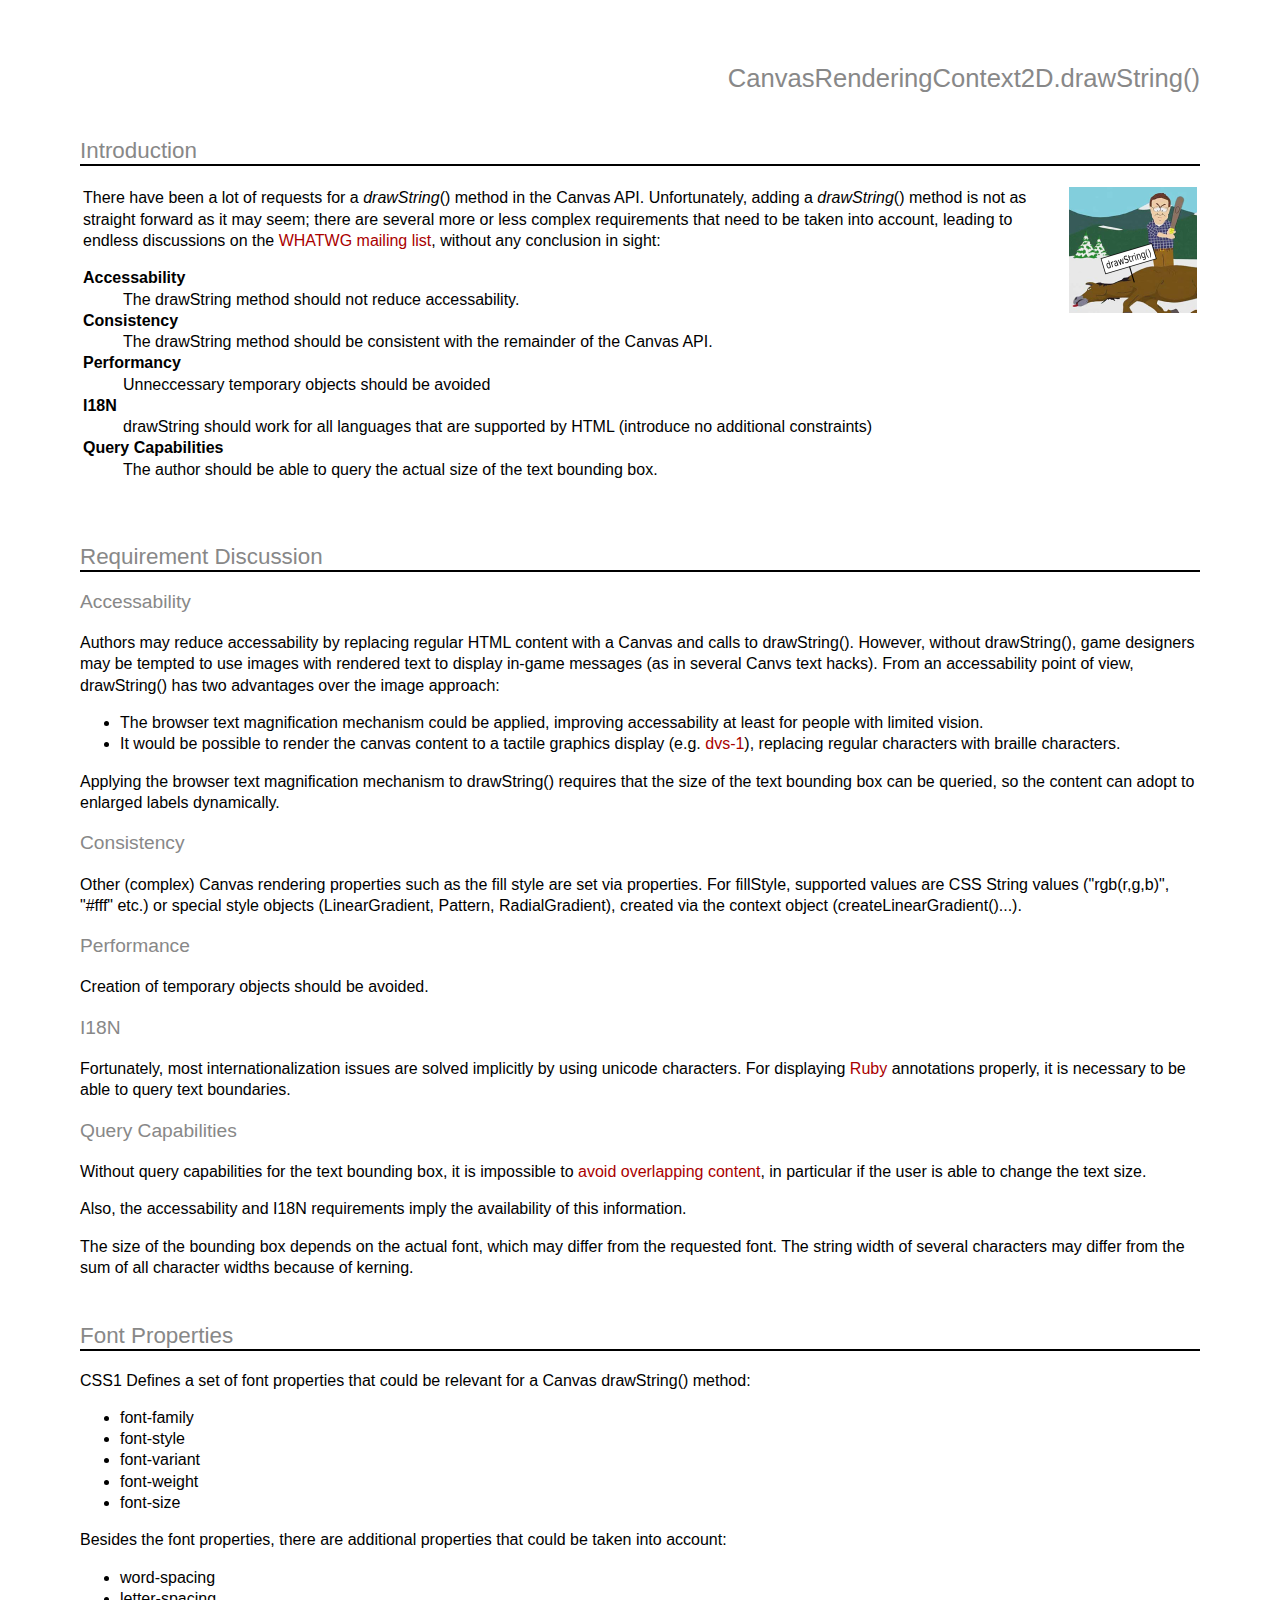
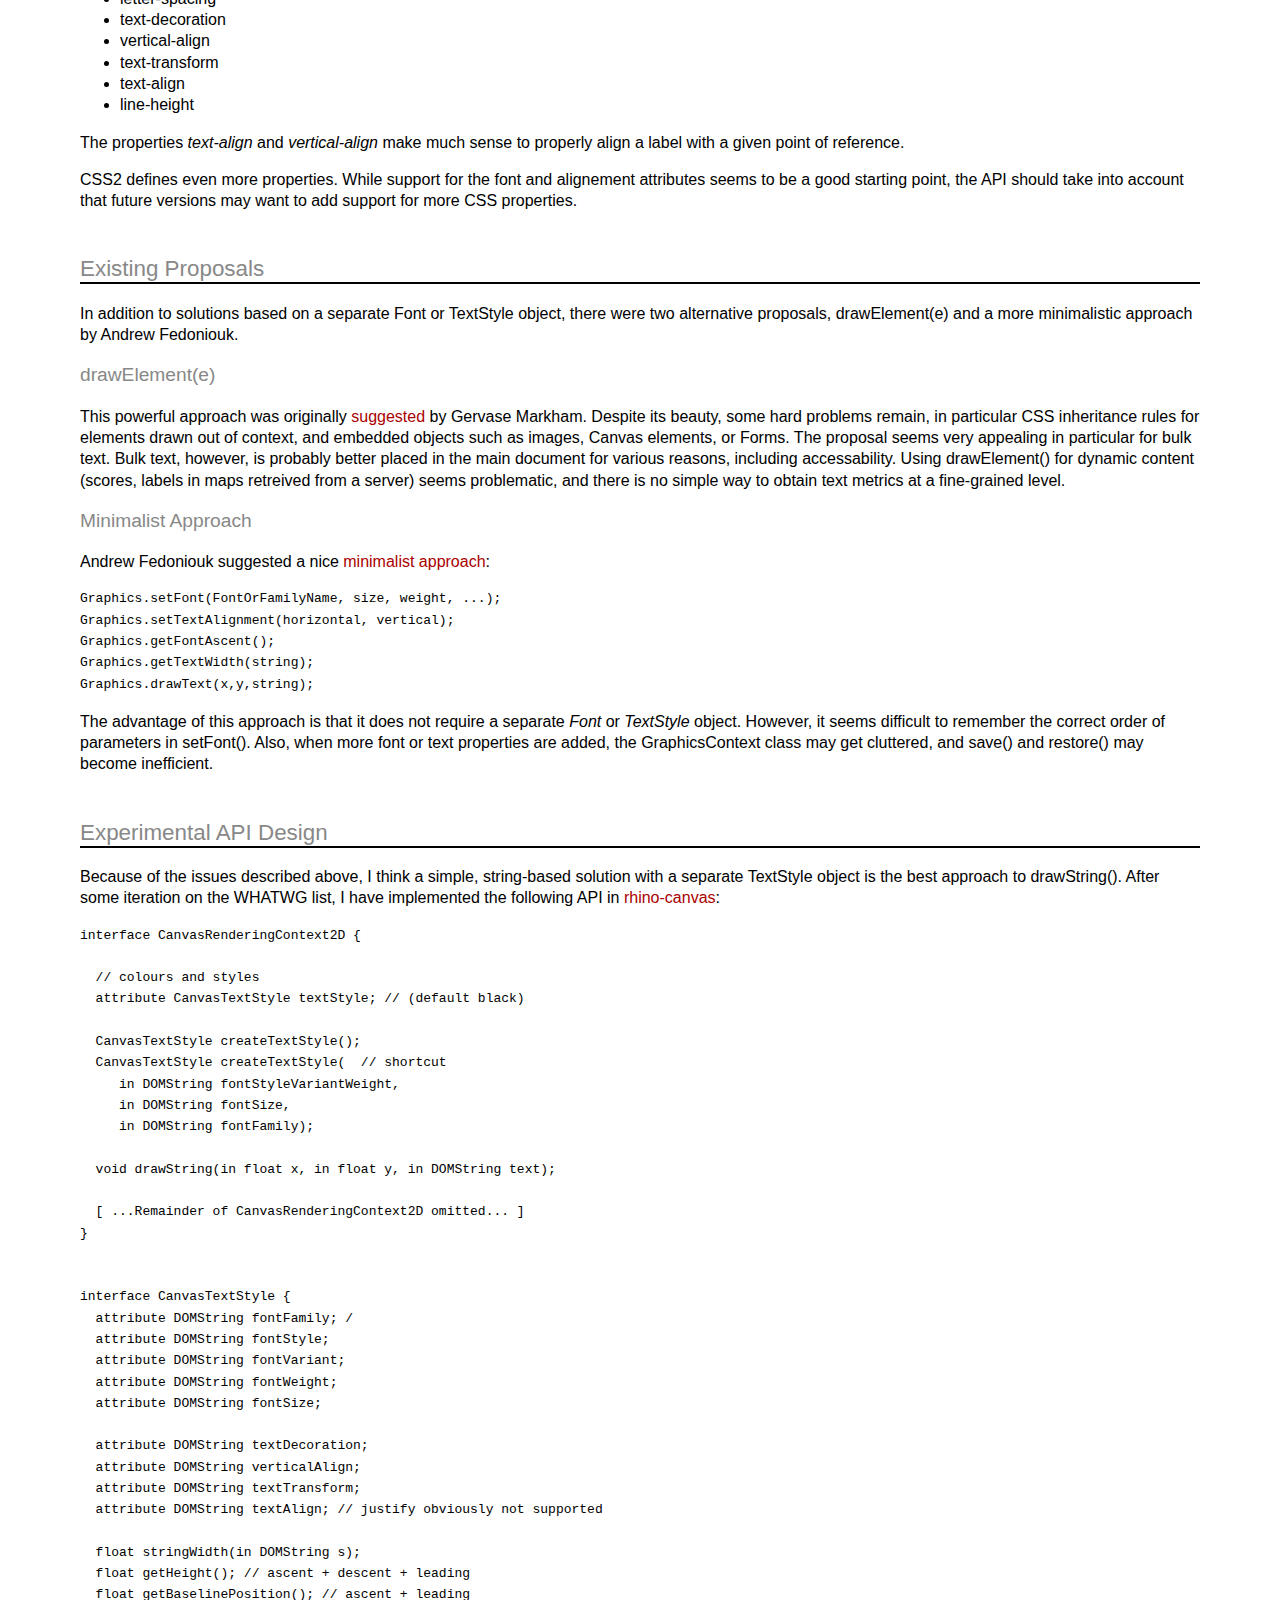
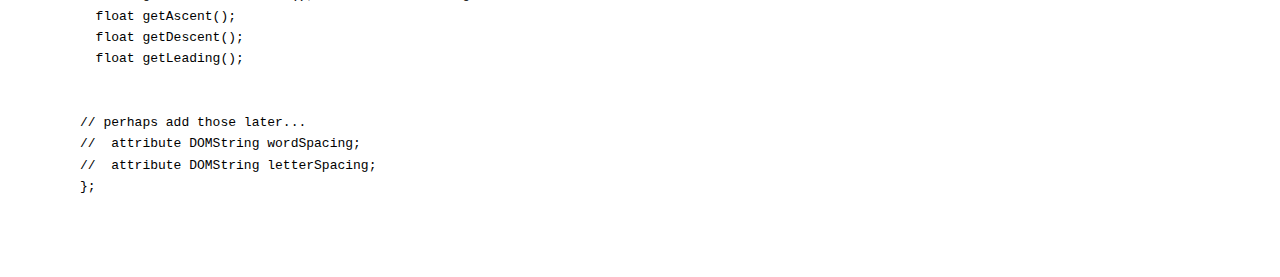
==== www/drawstring.html @ 52fd0ea8 "release 0.30 drawString" ====
<?xml version="1.0" encoding="iso-8859-1"?>
<!DOCTYPE html PUBLIC "-//W3C//DTD XHTML 1.0 Transitional//EN"
    "http://www.w3.org/TR/xhtml1/DTD/xhtml1-transitional.dtd">
<html xmlns="http://www.w3.org/1999/xhtml">
<head>
<title>Rhino Canvas</title> 
<link rel="stylesheet" href="style.css"  type="text/css"/>
</head>
<body>

<h1>CanvasRenderingContext2D.drawString()</h1>

<a name="intro" ></a>
<h2>Introduction</h2>
<table width="100%">
<tr>
<td valign="top">
There have been a lot of requests for a <em>drawString</em>() method in the Canvas API. 
Unfortunately, adding a <em>drawString</em>() method is not as straight forward as it may seem;
there are several more or less complex requirements that need to be taken into account,
leading to endless discussions on the <a href="http://www.whatwg.org/mailing-list">WHATWG mailing list</a>, 
without any conclusion in sight:

<dl>
 <dt>Accessability</dt>
 <dd>The drawString method should not reduce accessability.</dd>

 <dt>Consistency</dt>
 <dd>The drawString method should be consistent with the remainder of the Canvas API.</dd>

 <dt>Performancy<dt>
 <dd>Unneccessary temporary objects should be avoided</dd>

 <dt>I18N</dt>
 <dd>drawString should work for all languages that are supported by HTML (introduce no additional constraints)</dd>

 <dt>Query Capabilities</dt>
 <dd>The author should be able to query the actual size of the text bounding box. </dd>
 
</dl>
</td>
<td>  </td>
<td valign="top"><img src="img/dead-horse.png" alt="beating the dead horse..." /></td>
</tr>
</table>

<a name="requirements" ></a>
<h2>Requirement Discussion</h2>


<h3>Accessability</h3>

<p>Authors may reduce accessability by replacing regular
HTML content with a Canvas and calls to drawString().
 However, without drawString(), game designers may 
be tempted to use images with rendered text to display in-game messages (as in
several Canvs text hacks). From an accessability point of view, drawString() has two
advantages over the image approach: 

<ul>
<li>The browser text magnification mechanism could be applied, 
improving accessability at least for people with limited vision.</li>

<li>It would be possible to render the canvas content to 
a tactile graphics display (e.g. <a href="http://www.kgs-america.com/dvs.htm">dvs-1</a>), 
replacing regular characters with braille characters.</li> 
</ul>

<p>Applying the browser text magnification mechanism to drawString() requires 
that the size of the text bounding box can be queried, so the content can adopt 
to enlarged labels dynamically.</p>   

<h3>Consistency</h3>

<p>Other (complex) Canvas rendering properties such as the fill style are set via properties.
For fillStyle, supported values are CSS String values ("rgb(r,g,b)", "#fff" etc.) or special
style objects (LinearGradient, Pattern, RadialGradient), created via the context object
(createLinearGradient()...). </p>


<h3>Performance</h3>

<p>Creation of temporary objects should be avoided. </p>


<h3>I18N</h3>

<p>Fortunately, most internationalization issues are solved 
implicitly by using unicode characters. For displaying
<a href="http://lists.whatwg.org/htdig.cgi/whatwg-whatwg.org/2006-October/007457.html">Ruby</a> 
annotations properly, it is necessary to be able to query text boundaries. </p>


<h3>Query Capabilities</h3>

<p>Without query capabilities for the text bounding box, it is impossible to
<a href="http://lists.whatwg.org/htdig.cgi/whatwg-whatwg.org/2006-October/007460.html">avoid overlapping content</a>, 
in particular if the user is able to change the text size.</p>

<p>Also, the accessability 
 and I18N requirements imply the availability of this information.</p>

<p>The size of the bounding box depends on the actual font, which may differ from 
the requested font. The string width of several characters may differ from the
sum of all character widths because of kerning.</p>

<h2>Font Properties</h2>

<p>CSS1 Defines a set of font properties that could be relevant for a Canvas drawString() method:</p>
<ul>
<li>font-family</li>
<li>font-style</li>
<li>font-variant</li>
<li>font-weight</li>
<li>font-size</li>
</ul>
<p>Besides the font properties, there are additional properties that could be taken
into account:</p>
<ul>
<li>word-spacing</li>
<li>letter-spacing</li>
<li>text-decoration</li>
<li>vertical-align</li>
<li>text-transform</li>
<li>text-align</li>
<li>line-height</li>
</ul>

<p>The properties <em>text-align</em> and <em>vertical-align</em> make much sense to 
properly align a label with a given point of reference.</p>

<p>CSS2 defines even more properties. While support for the font and alignement attributes seems to 
be a good starting point, the API should take into account that future versions may
want to add support for more CSS properties.</p>

<h2>Existing Proposals</h2>

<p>In addition to solutions based on a separate Font or TextStyle object, there 
were two alternative proposals, drawElement(e) and a more minimalistic approach 
by Andrew Fedoniouk.</p>

<h3>drawElement(e)</h3>

<p>This powerful approach was originally <a href="http://lists.whatwg.org/htdig.cgi/whatwg-whatwg.org/2006-October/007381.html">suggested</a> 
by Gervase Markham. Despite its beauty, some hard problems
remain, in particular CSS inheritance rules for elements drawn out of context, and 
embedded objects such as images, Canvas elements, or
Forms. The proposal seems very appealing in particular for bulk text. Bulk text, however, is probably
better placed in the main document for various reasons, including accessability. Using drawElement() 
for dynamic content (scores, labels in maps retreived from a server) seems problematic, and there
is no simple way to obtain text metrics at a fine-grained level.</p>
 

<h3>Minimalist Approach</h3>

<p>Andrew Fedoniouk suggested a nice 
<a href="http://lists.whatwg.org/htdig.cgi/whatwg-whatwg.org/2006-October/007376.html">minimalist approach</a>:</p>

<pre>
Graphics.setFont(FontOrFamilyName, size, weight, ...);
Graphics.setTextAlignment(horizontal, vertical);
Graphics.getFontAscent();
Graphics.getTextWidth(string);
Graphics.drawText(x,y,string);
</pre>

<p>The advantage of this approach is that it does not require a separate <em>Font</em> 
or <em>TextStyle</em> object. However, it seems difficult to remember the correct
order of parameters in setFont(). Also, when more font or text properties are added,
the GraphicsContext class may get cluttered, and save() and restore() may become inefficient.</p>



<h2>Experimental API Design</h2>

<p>Because of the issues described above, I think a simple, string-based solution 
with a separate TextStyle object is the best approach to drawString(). After some 
iteration on the WHATWG list, I have implemented the following API in 
<a href="http://rhino-canvas.sf.net">rhino-canvas</a>:</p>

<pre>
interface CanvasRenderingContext2D {

  // colours and styles
  attribute CanvasTextStyle textStyle; // (default black)
  
  CanvasTextStyle createTextStyle();
  CanvasTextStyle createTextStyle(  // shortcut
     in DOMString fontStyleVariantWeight, 
     in DOMString fontSize, 
     in DOMString fontFamily); 
     
  void drawString(in float x, in float y, in DOMString text);
  
  [ ...Remainder of CanvasRenderingContext2D omitted... ]
}


interface CanvasTextStyle {
  attribute DOMString fontFamily; /
  attribute DOMString fontStyle;
  attribute DOMString fontVariant;
  attribute DOMString fontWeight;
  attribute DOMString fontSize;

  attribute DOMString textDecoration;
  attribute DOMString verticalAlign;
  attribute DOMString textTransform;
  attribute DOMString textAlign; // justify obviously not supported 

  float stringWidth(in DOMString s); 
  float getHeight(); // ascent + descent + leading
  float getBaselinePosition(); // ascent + leading
  float getAscent();
  float getDescent();
  float getLeading();
  
  
// perhaps add those later...
//  attribute DOMString wordSpacing;  
//  attribute DOMString letterSpacing;
};
</pre>

</body>
</html>
---- www/style.css ----
body {
  margin: 4em 5em 5em 5em;
  font-family: sans-serif;
  color: black;
  background: white;
  line-height: 133%;
}

:link { text-decoration:none;  color: #A00; background: transparent }
:visited { text-decoration:none;  color: #A44; background: transparent }
a:hover {text-decoration:underline}
a:active { font: underline; color: #F00	; background: transparent }

a:link img, a:visited img { border-style: none } 

h2, h3, h4, h5, h6 { text-align: left }


h1 { font: 160% sans-serif; color: #888; text-align: right; }
h2 { font: 140% sans-serif; color: #888; border-bottom: 2px #000 solid; margin-top: 2em  }
h3 { font: 120% sans-serif; color: #888 }
h4 { font: 100% sans-serif }
h5 { font: italic 100% sans-serif }
h6 { font: small-caps 100% sans-serif }

dt { font-weight: bold }

pre, code { font-family: monospace }
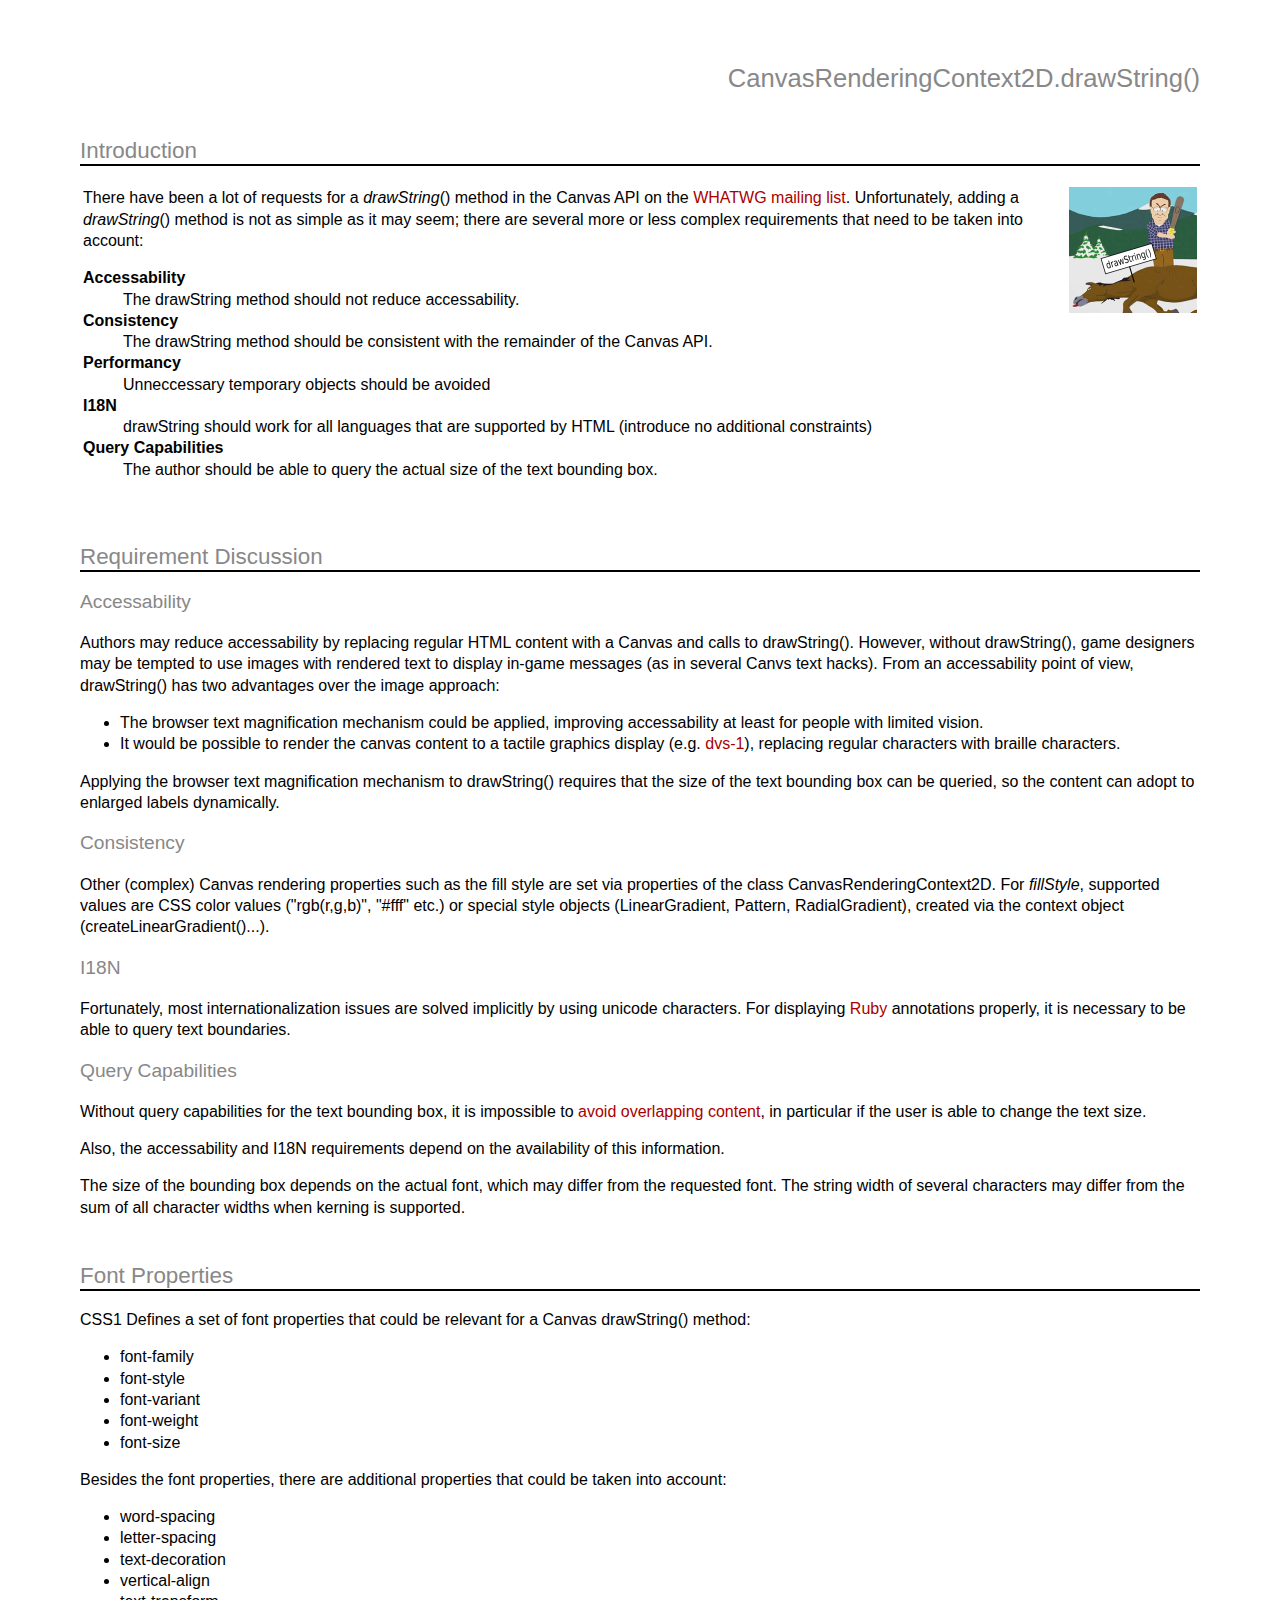
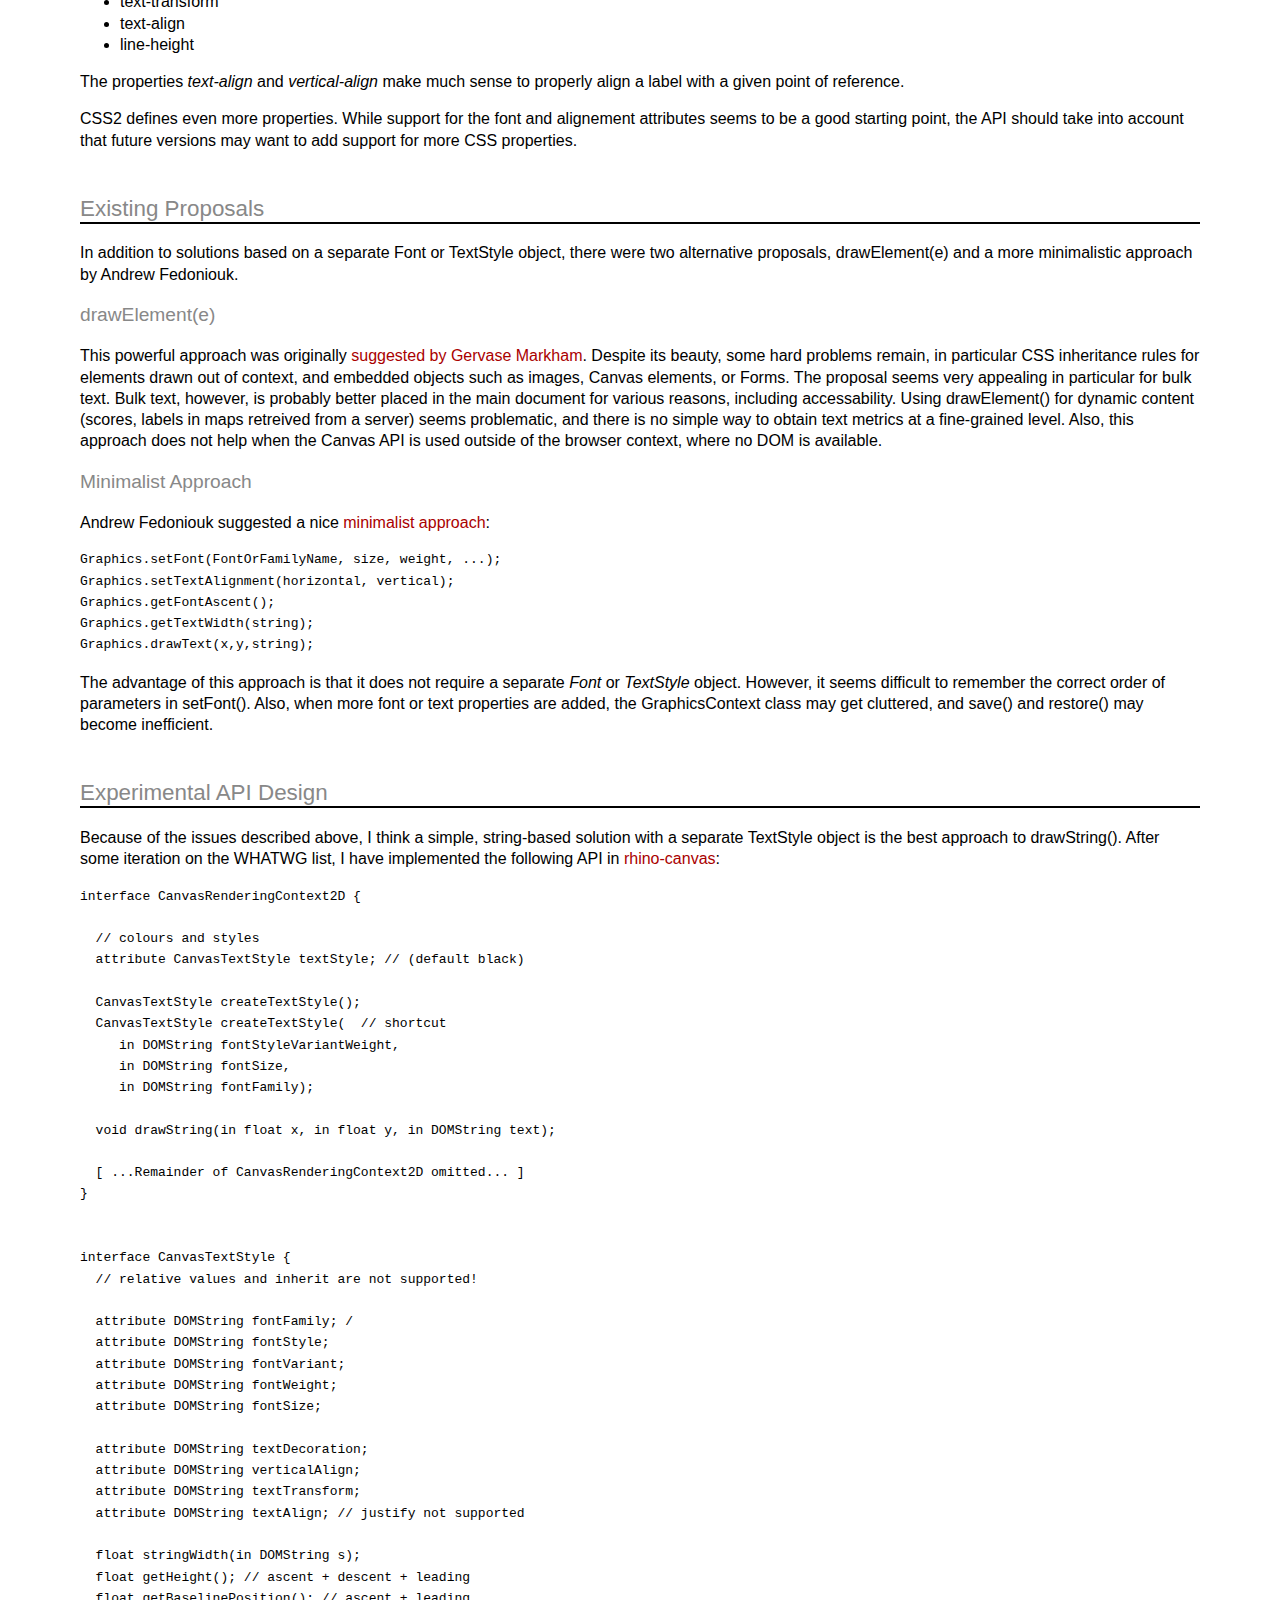
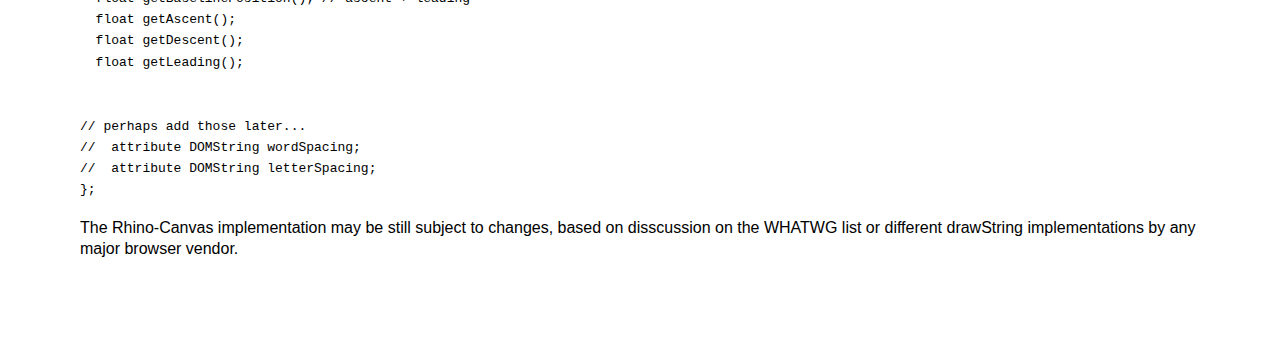
==== commit 4d832fc3: "some stuff fixed on the train.." ====
--- a/www/drawstring.html
+++ b/www/drawstring.html
@@ -15,11 +15,10 @@
 <table width="100%">
 <tr>
 <td valign="top">
-There have been a lot of requests for a <em>drawString</em>() method in the Canvas API. 
-Unfortunately, adding a <em>drawString</em>() method is not as straight forward as it may seem;
-there are several more or less complex requirements that need to be taken into account,
-leading to endless discussions on the <a href="http://www.whatwg.org/mailing-list">WHATWG mailing list</a>, 
-without any conclusion in sight:
+There have been a lot of requests for a <em>drawString</em>() method in the Canvas API
+on the <a href="http://www.whatwg.org/mailing-list">WHATWG mailing list</a>. 
+Unfortunately, adding a <em>drawString</em>() method is not as simple as it may seem;
+there are several more or less complex requirements that need to be taken into account:
 
 <dl>
  <dt>Accessability</dt>
@@ -72,21 +71,17 @@
 
 <h3>Consistency</h3>
 
-<p>Other (complex) Canvas rendering properties such as the fill style are set via properties.
-For fillStyle, supported values are CSS String values ("rgb(r,g,b)", "#fff" etc.) or special
+<p>Other (complex) Canvas rendering properties such as the fill style are set 
+via properties of the class CanvasRenderingContext2D. For <em>fillStyle</em>, 
+supported values are CSS color values ("rgb(r,g,b)", "#fff" etc.) or special
 style objects (LinearGradient, Pattern, RadialGradient), created via the context object
 (createLinearGradient()...). </p>
 
 
-<h3>Performance</h3>
-
-<p>Creation of temporary objects should be avoided. </p>
-
-
 <h3>I18N</h3>
 
-<p>Fortunately, most internationalization issues are solved 
-implicitly by using unicode characters. For displaying
+<p>Fortunately, most internationalization issues are solved implicitly by 
+using unicode characters. For displaying
 <a href="http://lists.whatwg.org/htdig.cgi/whatwg-whatwg.org/2006-October/007457.html">Ruby</a> 
 annotations properly, it is necessary to be able to query text boundaries. </p>
 
@@ -97,12 +92,13 @@
 <a href="http://lists.whatwg.org/htdig.cgi/whatwg-whatwg.org/2006-October/007460.html">avoid overlapping content</a>, 
 in particular if the user is able to change the text size.</p>
 
-<p>Also, the accessability 
- and I18N requirements imply the availability of this information.</p>
+<p>Also, the accessability and I18N requirements depend on the availability of 
+this information.</p>
 
 <p>The size of the bounding box depends on the actual font, which may differ from 
 the requested font. The string width of several characters may differ from the
-sum of all character widths because of kerning.</p>
+sum of all character widths when kerning is supported.</p>
+
 
 <h2>Font Properties</h2>
 
@@ -129,9 +125,10 @@
 <p>The properties <em>text-align</em> and <em>vertical-align</em> make much sense to 
 properly align a label with a given point of reference.</p>
 
-<p>CSS2 defines even more properties. While support for the font and alignement attributes seems to 
-be a good starting point, the API should take into account that future versions may
-want to add support for more CSS properties.</p>
+<p>CSS2 defines even more properties. While support for the font and alignement 
+attributes seems to be a good starting point, the API should take into account that 
+future versions may want to add support for more CSS properties.</p>
+
 
 <h2>Existing Proposals</h2>
 
@@ -139,16 +136,19 @@
 were two alternative proposals, drawElement(e) and a more minimalistic approach 
 by Andrew Fedoniouk.</p>
 
+
 <h3>drawElement(e)</h3>
 
-<p>This powerful approach was originally <a href="http://lists.whatwg.org/htdig.cgi/whatwg-whatwg.org/2006-October/007381.html">suggested</a> 
-by Gervase Markham. Despite its beauty, some hard problems
-remain, in particular CSS inheritance rules for elements drawn out of context, and 
-embedded objects such as images, Canvas elements, or
-Forms. The proposal seems very appealing in particular for bulk text. Bulk text, however, is probably
-better placed in the main document for various reasons, including accessability. Using drawElement() 
-for dynamic content (scores, labels in maps retreived from a server) seems problematic, and there
-is no simple way to obtain text metrics at a fine-grained level.</p>
+<p>This powerful approach was originally 
+<a href="http://lists.whatwg.org/htdig.cgi/whatwg-whatwg.org/2006-October/007381.html">suggested 
+by Gervase Markham</a>. Despite its beauty, some hard problems remain, in particular 
+CSS inheritance rules for elements drawn out of context, and embedded objects such as 
+images, Canvas elements, or Forms. The proposal seems very appealing in particular for 
+bulk text. Bulk text, however, is probably better placed in the main document for various 
+reasons, including accessability. Using drawElement()  for dynamic content (scores, labels 
+in maps retreived from a server) seems problematic, and there is no simple way to obtain 
+text metrics at a fine-grained level. Also, this approach does not help when the
+Canvas API is used outside of the browser context, where no DOM is available.</p>
  
 
 <h3>Minimalist Approach</h3>
@@ -167,16 +167,17 @@
 <p>The advantage of this approach is that it does not require a separate <em>Font</em> 
 or <em>TextStyle</em> object. However, it seems difficult to remember the correct
 order of parameters in setFont(). Also, when more font or text properties are added,
-the GraphicsContext class may get cluttered, and save() and restore() may become inefficient.</p>
-
-
-
+the GraphicsContext class may get cluttered, and save() and restore() may become 
+inefficient.</p>
+
+
+<a name="api"></a>
 <h2>Experimental API Design</h2>
 
 <p>Because of the issues described above, I think a simple, string-based solution 
 with a separate TextStyle object is the best approach to drawString(). After some 
 iteration on the WHATWG list, I have implemented the following API in 
-<a href="http://rhino-canvas.sf.net">rhino-canvas</a>:</p>
+<a href="../index.html">rhino-canvas</a>:</p>
 
 <pre>
 interface CanvasRenderingContext2D {
@@ -197,6 +198,8 @@
 
 
 interface CanvasTextStyle {
+  // relative values and inherit are not supported!
+
   attribute DOMString fontFamily; /
   attribute DOMString fontStyle;
   attribute DOMString fontVariant;
@@ -206,7 +209,7 @@
   attribute DOMString textDecoration;
   attribute DOMString verticalAlign;
   attribute DOMString textTransform;
-  attribute DOMString textAlign; // justify obviously not supported 
+  attribute DOMString textAlign; // justify not supported 
 
   float stringWidth(in DOMString s); 
   float getHeight(); // ascent + descent + leading
@@ -222,5 +225,9 @@
 };
 </pre>
 
+<p>The Rhino-Canvas implementation may be still subject to changes, based
+on disscussion on the WHATWG list or different drawString implementations
+by any major browser vendor.</p>
+
 </body>
 </html>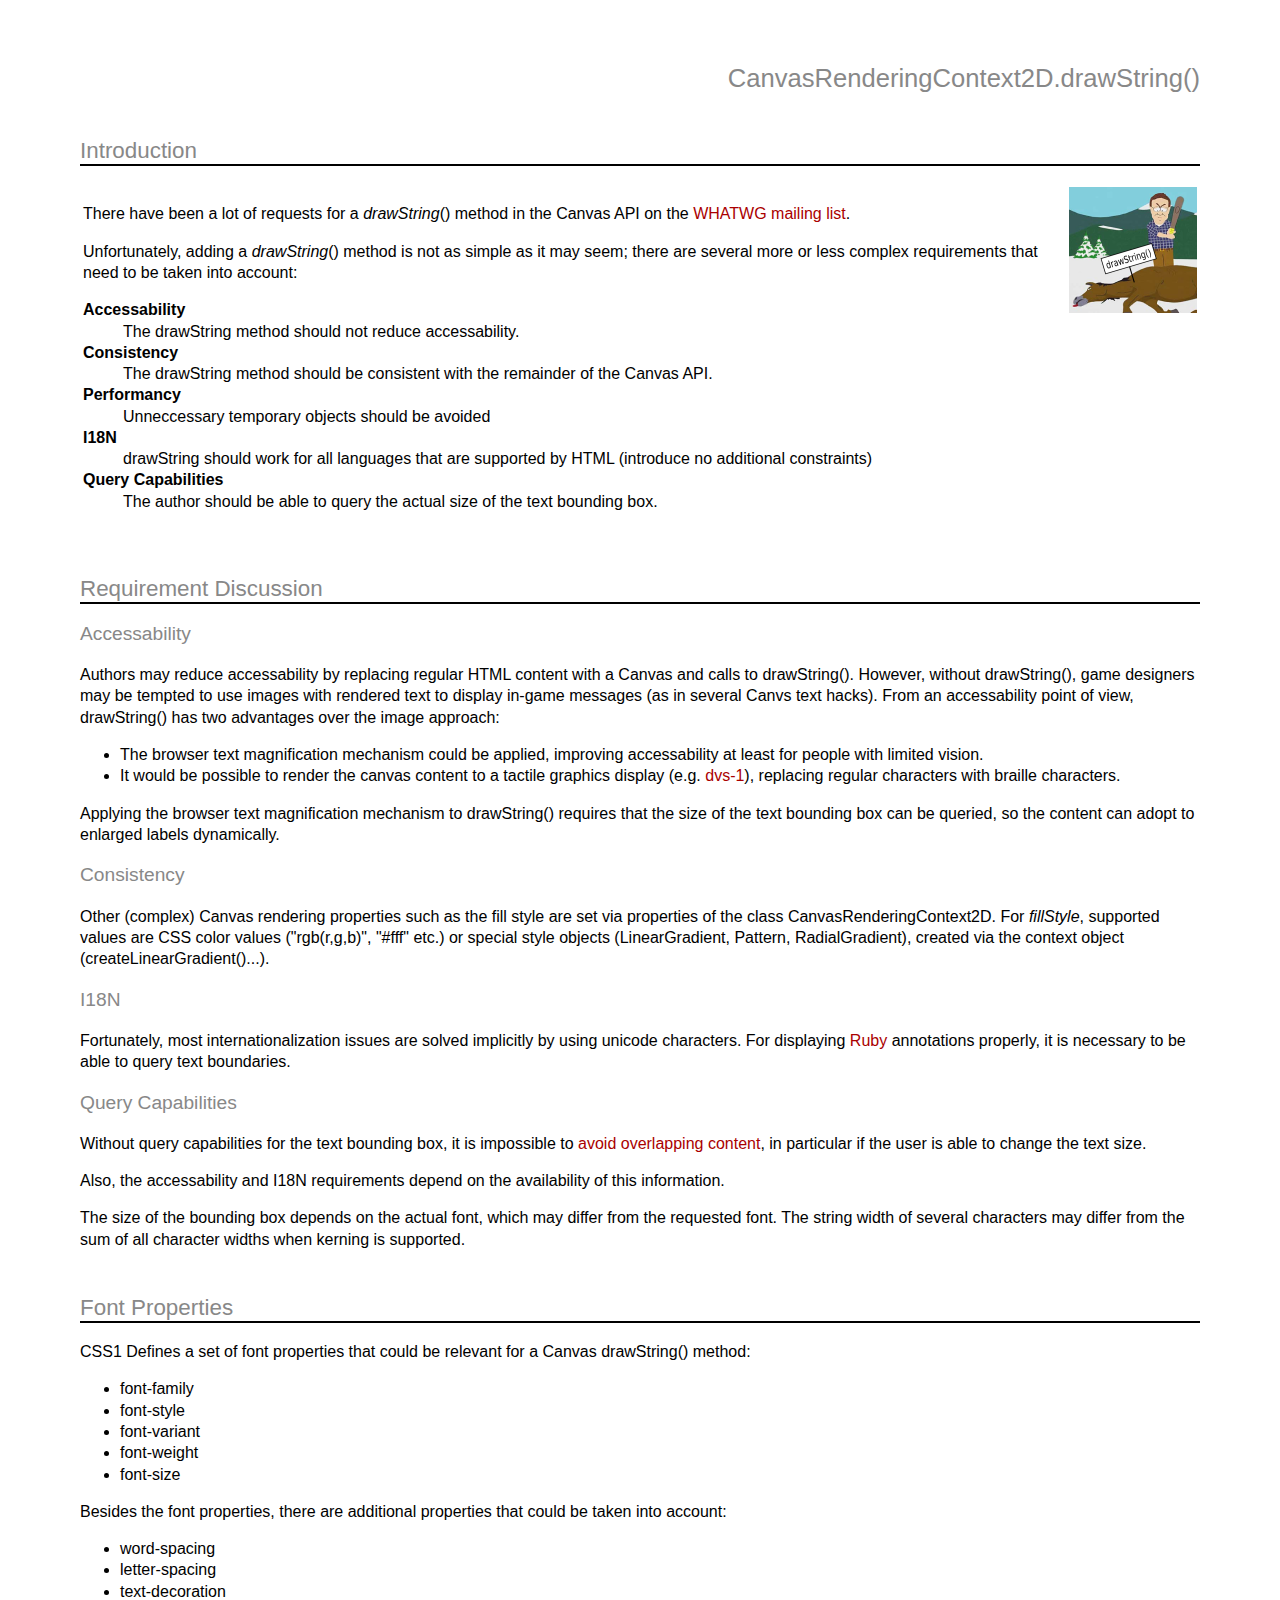
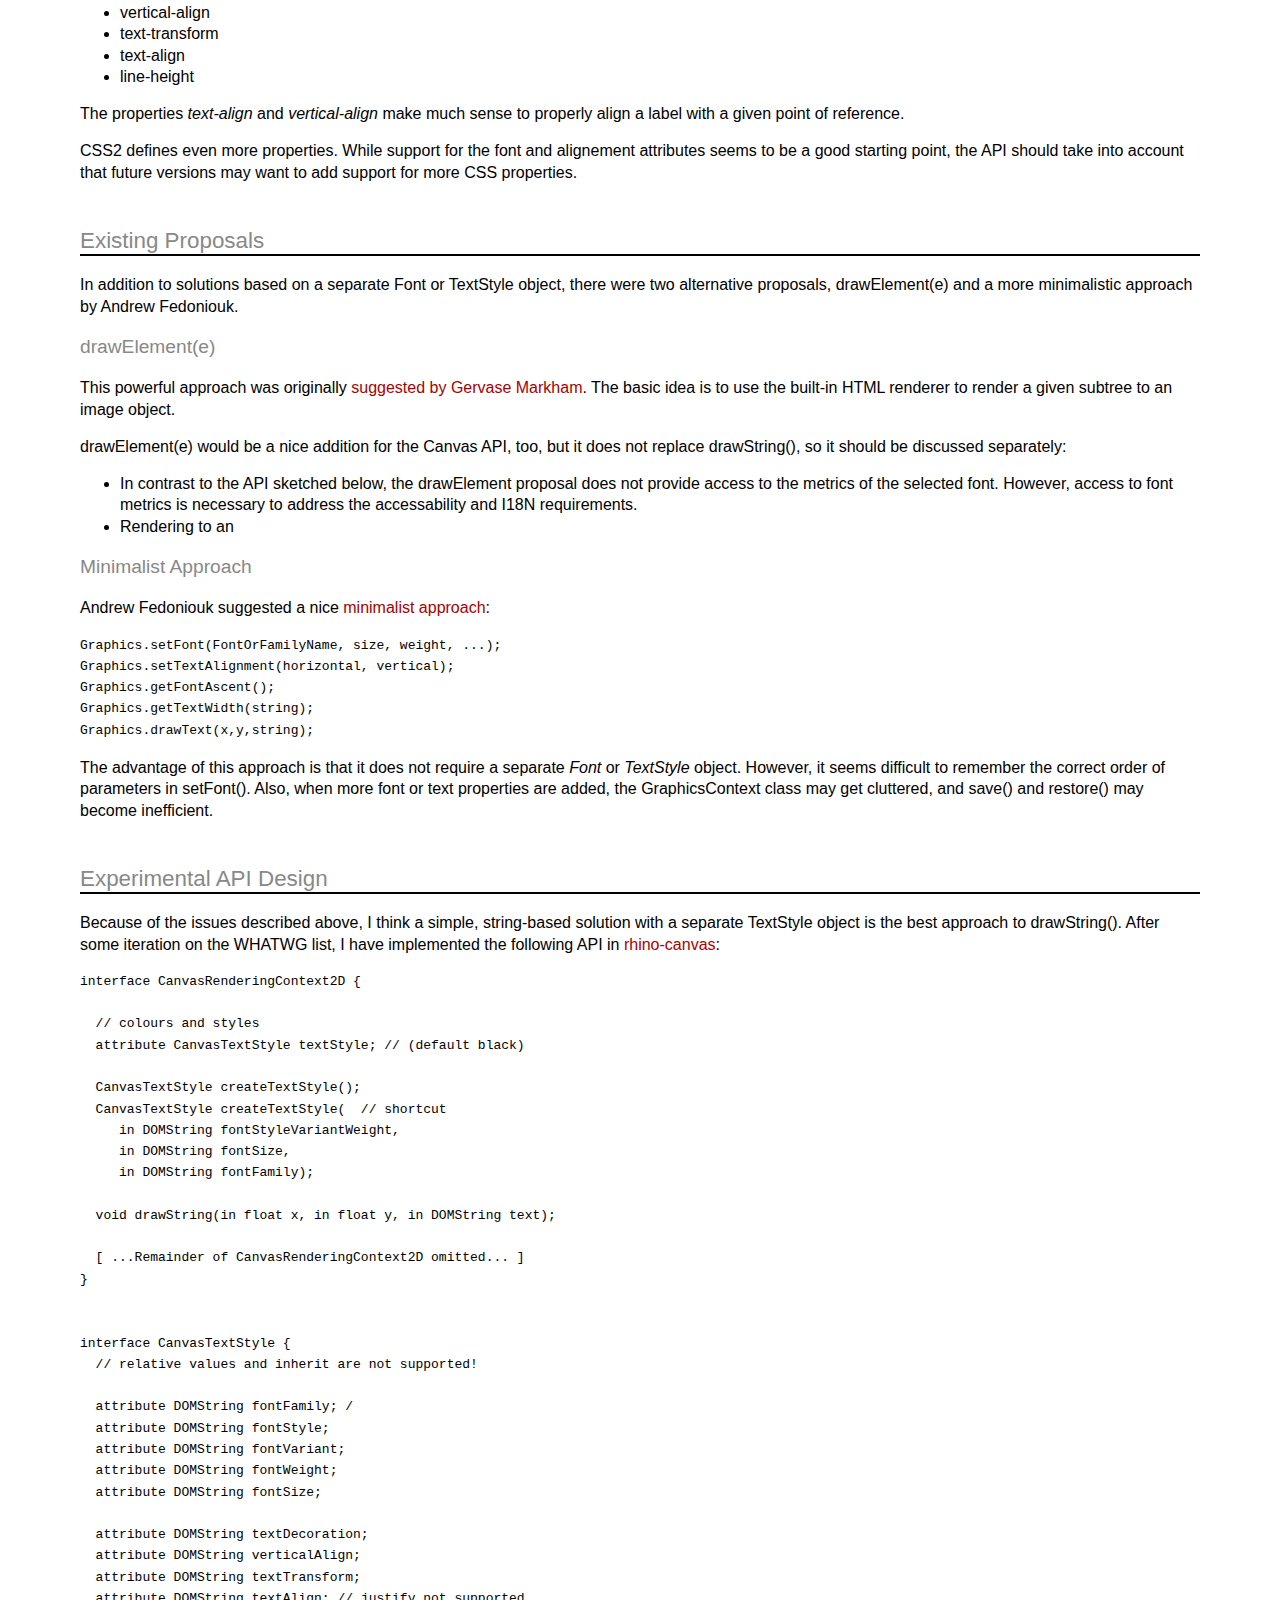
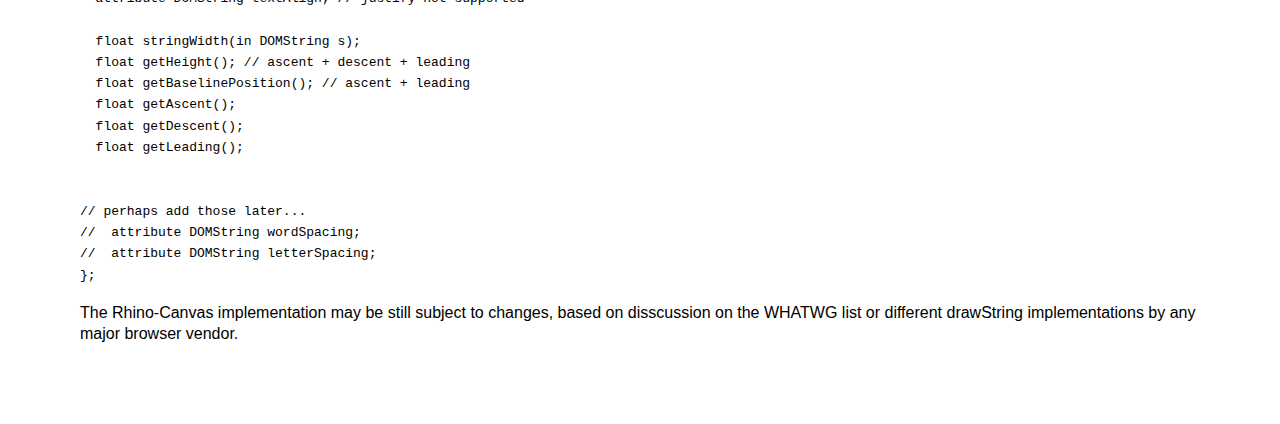
==== commit 0f30b2f5: "pong, snake fixes, drawString fixes" ====
--- a/www/drawstring.html
+++ b/www/drawstring.html
@@ -15,10 +15,11 @@
 <table width="100%">
 <tr>
 <td valign="top">
-There have been a lot of requests for a <em>drawString</em>() method in the Canvas API
-on the <a href="http://www.whatwg.org/mailing-list">WHATWG mailing list</a>. 
-Unfortunately, adding a <em>drawString</em>() method is not as simple as it may seem;
-there are several more or less complex requirements that need to be taken into account:
+<p>There have been a lot of requests for a <em>drawString</em>() method in the Canvas API
+on the <a href="http://www.whatwg.org/mailing-list">WHATWG mailing list</a>.</p> 
+
+<p>Unfortunately, adding a <em>drawString</em>() method is not as simple as it may seem;
+there are several more or less complex requirements that need to be taken into account:</p>
 
 <dl>
  <dt>Accessability</dt>
@@ -141,14 +142,27 @@
 
 <p>This powerful approach was originally 
 <a href="http://lists.whatwg.org/htdig.cgi/whatwg-whatwg.org/2006-October/007381.html">suggested 
-by Gervase Markham</a>. Despite its beauty, some hard problems remain, in particular 
+by Gervase Markham</a>. The basic idea is to use the built-in HTML renderer to render a given 
+subtree to an image object.</p>
+
+<p>drawElement(e) would be a nice addition for the Canvas API, too, but it does not 
+replace drawString(), so it should be discussed separately:</p>
+
+<ul>
+<li>In contrast to the API sketched below, the drawElement proposal does not provide
+access to the metrics of the selected font. However, access to font metrics is necessary to
+address the accessability and I18N requirements.</li>
+<li>Rendering to an
+</ul>
+
+<!-- Despite its beauty, some hard problems remain, in particular 
 CSS inheritance rules for elements drawn out of context, and embedded objects such as 
 images, Canvas elements, or Forms. The proposal seems very appealing in particular for 
 bulk text. Bulk text, however, is probably better placed in the main document for various 
 reasons, including accessability. Using drawElement()  for dynamic content (scores, labels 
 in maps retreived from a server) seems problematic, and there is no simple way to obtain 
 text metrics at a fine-grained level. Also, this approach does not help when the
-Canvas API is used outside of the browser context, where no DOM is available.</p>
+Canvas API is used outside of the browser context, where no DOM is available.</p>  -->
  
 
 <h3>Minimalist Approach</h3>
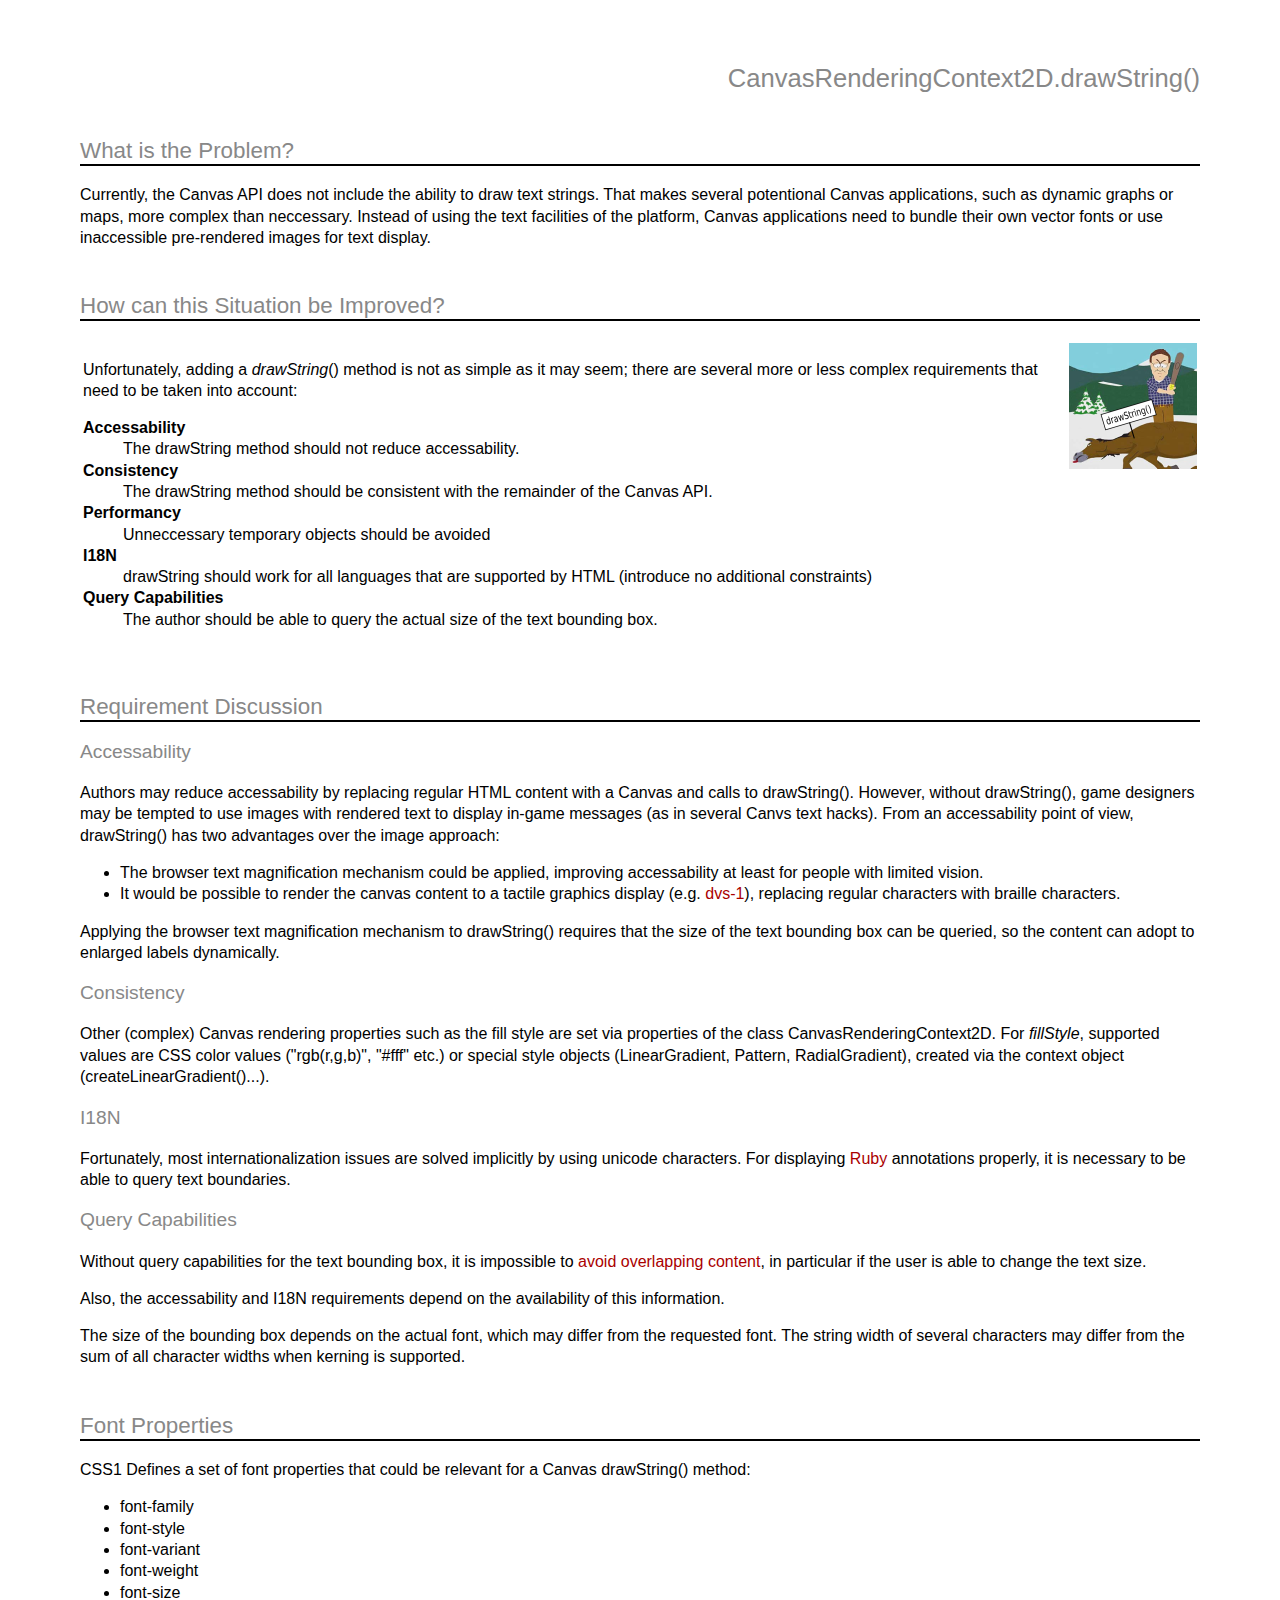
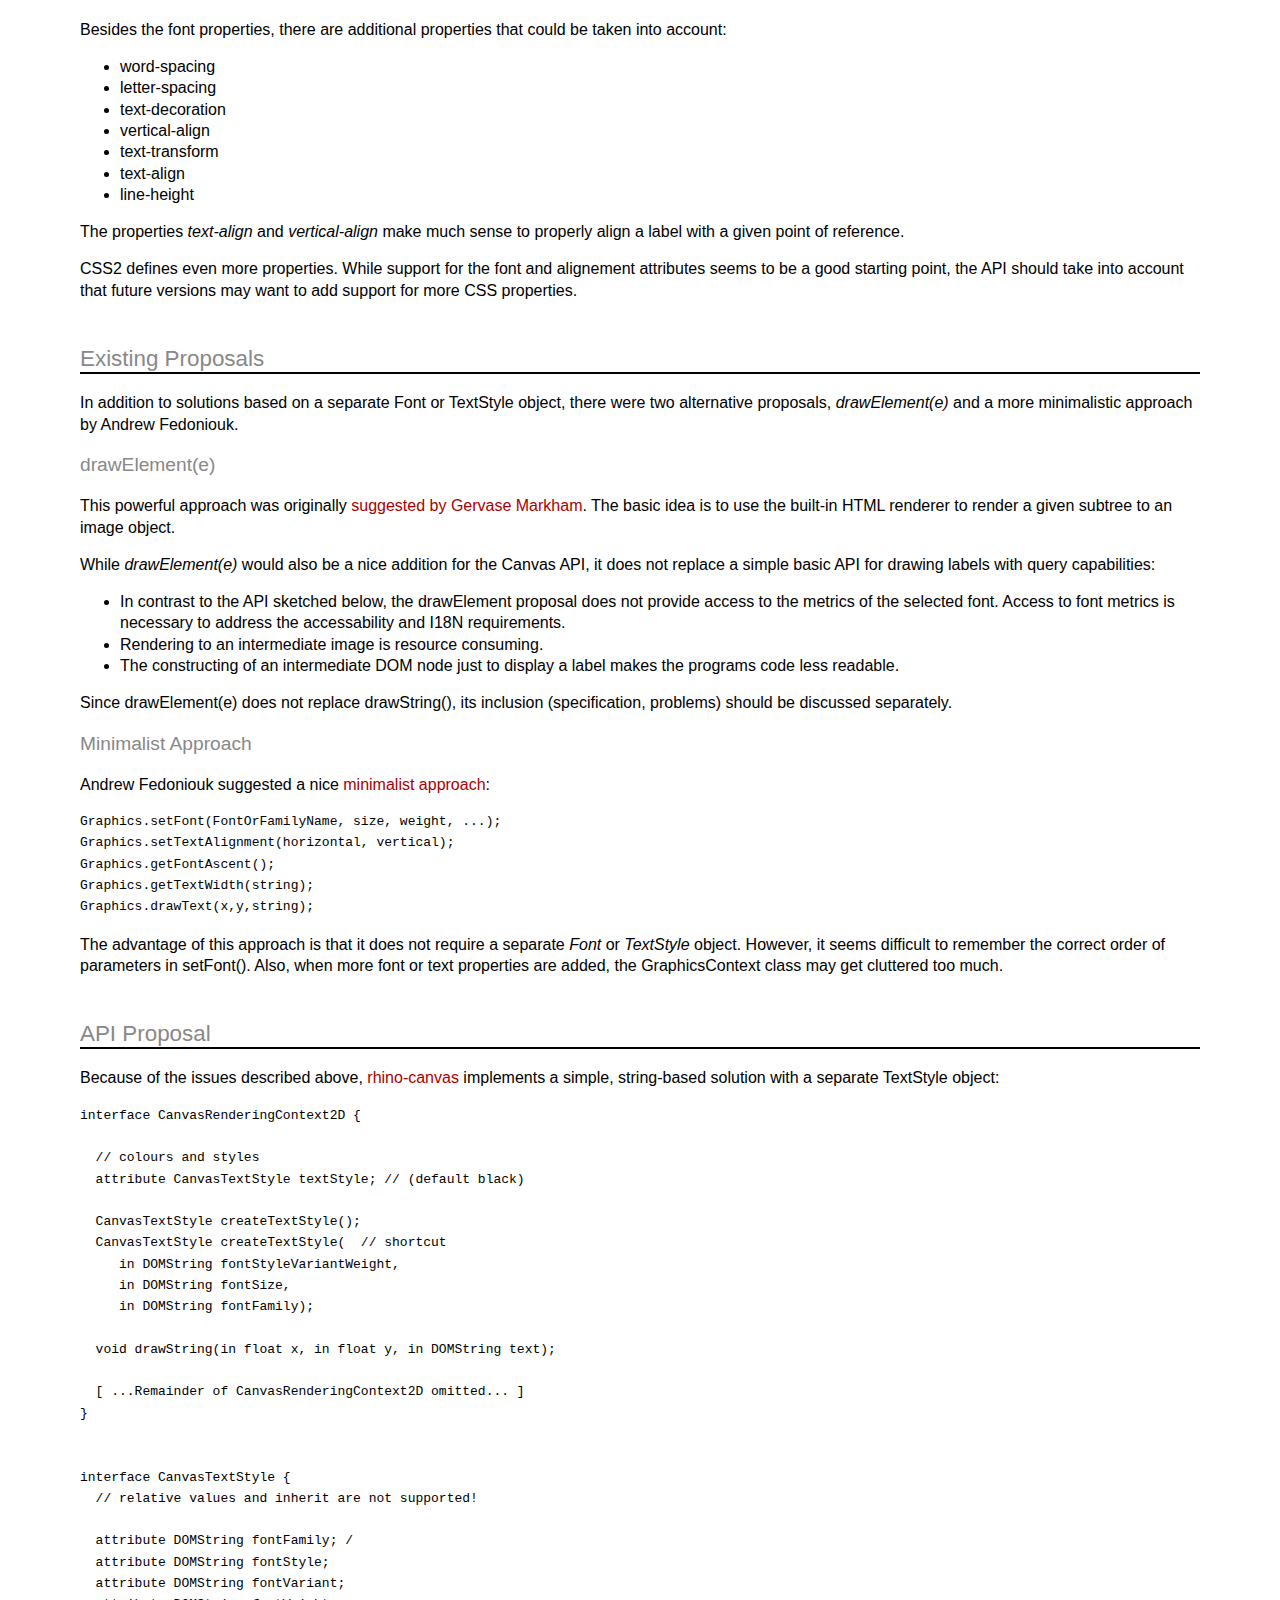
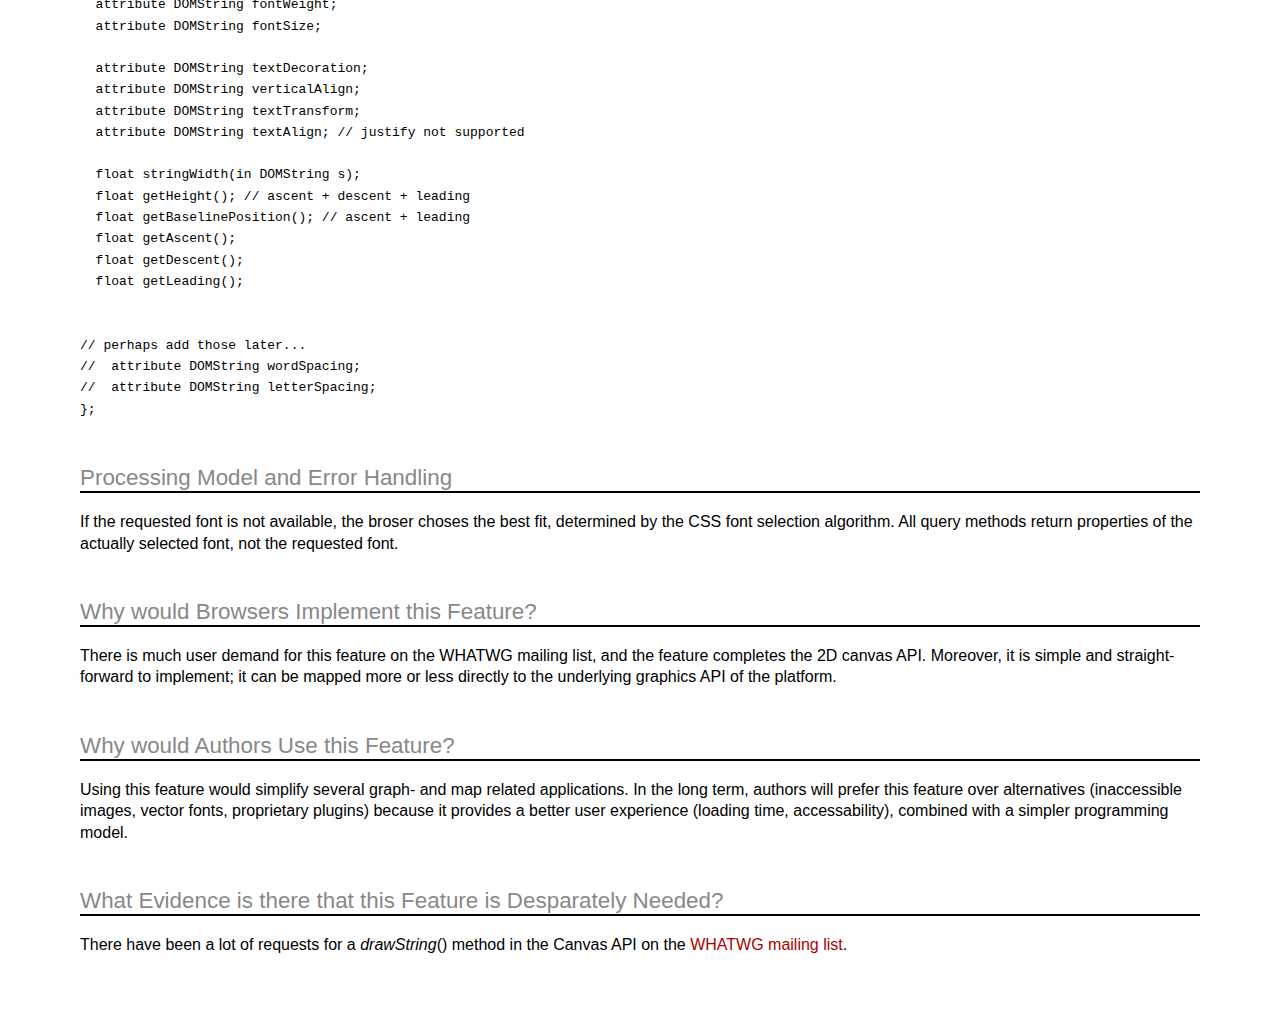
==== commit 593659c8: "*** empty log message ***" ====
--- a/www/drawstring.html
+++ b/www/drawstring.html
@@ -11,12 +11,21 @@
 <h1>CanvasRenderingContext2D.drawString()</h1>
 
 <a name="intro" ></a>
-<h2>Introduction</h2>
+<h2>What is the Problem?</h2>
+
+<p>Currently, the Canvas API does not include the ability to draw text strings. That makes
+several potentional Canvas applications, such as dynamic graphs or maps, more complex than
+neccessary. Instead of using the text facilities of the platform, Canvas applications 
+need to bundle their own vector fonts or use inaccessible pre-rendered images for 
+text display.</p>
+
+<h2>How can this Situation be Improved?</h2>
+
+
 <table width="100%">
 <tr>
 <td valign="top">
-<p>There have been a lot of requests for a <em>drawString</em>() method in the Canvas API
-on the <a href="http://www.whatwg.org/mailing-list">WHATWG mailing list</a>.</p> 
+
 
 <p>Unfortunately, adding a <em>drawString</em>() method is not as simple as it may seem;
 there are several more or less complex requirements that need to be taken into account:</p>
@@ -134,7 +143,7 @@
 <h2>Existing Proposals</h2>
 
 <p>In addition to solutions based on a separate Font or TextStyle object, there 
-were two alternative proposals, drawElement(e) and a more minimalistic approach 
+were two alternative proposals, <em>drawElement(e)</em> and a more minimalistic approach 
 by Andrew Fedoniouk.</p>
 
 
@@ -143,17 +152,22 @@
 <p>This powerful approach was originally 
 <a href="http://lists.whatwg.org/htdig.cgi/whatwg-whatwg.org/2006-October/007381.html">suggested 
 by Gervase Markham</a>. The basic idea is to use the built-in HTML renderer to render a given 
-subtree to an image object.</p>
-
-<p>drawElement(e) would be a nice addition for the Canvas API, too, but it does not 
-replace drawString(), so it should be discussed separately:</p>
+subtree to an image object. 
+
+<p>While <em>drawElement(e)</em> would also be a nice addition for the Canvas API, it 
+does not replace a simple basic API for drawing labels with query capabilities:</p>
 
 <ul>
 <li>In contrast to the API sketched below, the drawElement proposal does not provide
-access to the metrics of the selected font. However, access to font metrics is necessary to
+access to the metrics of the selected font. Access to font metrics is necessary to
 address the accessability and I18N requirements.</li>
-<li>Rendering to an
-</ul>
+<li>Rendering to an intermediate image is resource consuming.</li>
+<li>The constructing of an intermediate DOM node just to display a label makes the
+programs code less readable.
+</ul>
+
+<p>Since drawElement(e) does not replace drawString(), its inclusion (specification, problems)
+should be discussed separately.</p>
 
 <!-- Despite its beauty, some hard problems remain, in particular 
 CSS inheritance rules for elements drawn out of context, and embedded objects such as 
@@ -181,17 +195,16 @@
 <p>The advantage of this approach is that it does not require a separate <em>Font</em> 
 or <em>TextStyle</em> object. However, it seems difficult to remember the correct
 order of parameters in setFont(). Also, when more font or text properties are added,
-the GraphicsContext class may get cluttered, and save() and restore() may become 
-inefficient.</p>
+the GraphicsContext class may get cluttered too much.</p>
 
 
 <a name="api"></a>
-<h2>Experimental API Design</h2>
-
-<p>Because of the issues described above, I think a simple, string-based solution 
-with a separate TextStyle object is the best approach to drawString(). After some 
-iteration on the WHATWG list, I have implemented the following API in 
-<a href="../index.html">rhino-canvas</a>:</p>
+<h2>API Proposal</h2>
+
+<p>Because of the issues described above, <a href="../index.html">rhino-canvas</a>
+implements a simple, string-based solution  with a separate TextStyle object:</p>
+
+
 
 <pre>
 interface CanvasRenderingContext2D {
@@ -239,9 +252,33 @@
 };
 </pre>
 
-<p>The Rhino-Canvas implementation may be still subject to changes, based
-on disscussion on the WHATWG list or different drawString implementations
-by any major browser vendor.</p>
+<h2>Processing Model and Error Handling</h2>
+
+<p>If the requested font is not available, the broser choses the best fit, determined by
+the CSS font selection algorithm. All query methods return properties of the actually
+selected font, not the requested font.</p>
+
+<h2>Why would Browsers Implement this Feature?</h2>
+
+<p>There is much user demand for this feature on the WHATWG mailing list, and the feature 
+completes the 2D canvas API. Moreover, it is simple and straight-forward to implement; 
+it can be mapped more or less directly to the underlying graphics 
+API of the platform. </p>
+
+
+<h2>Why would Authors Use this Feature?</h2>
+
+<p>Using this feature would simplify several graph- and map related applications. 
+In the long term, authors will prefer this feature over alternatives (inaccessible
+images, vector fonts, proprietary plugins) because it provides a better user experience (loading
+time, accessability), combined with a simpler programming model.</p>
+
+
+<h2>What Evidence is there that this Feature is Desparately Needed?</h2>
+
+<p>There have been a lot of requests for a <em>drawString</em>() method in the Canvas API
+on the <a href="http://www.whatwg.org/mailing-list">WHATWG mailing list</a>.</p> 
+
 
 </body>
 </html>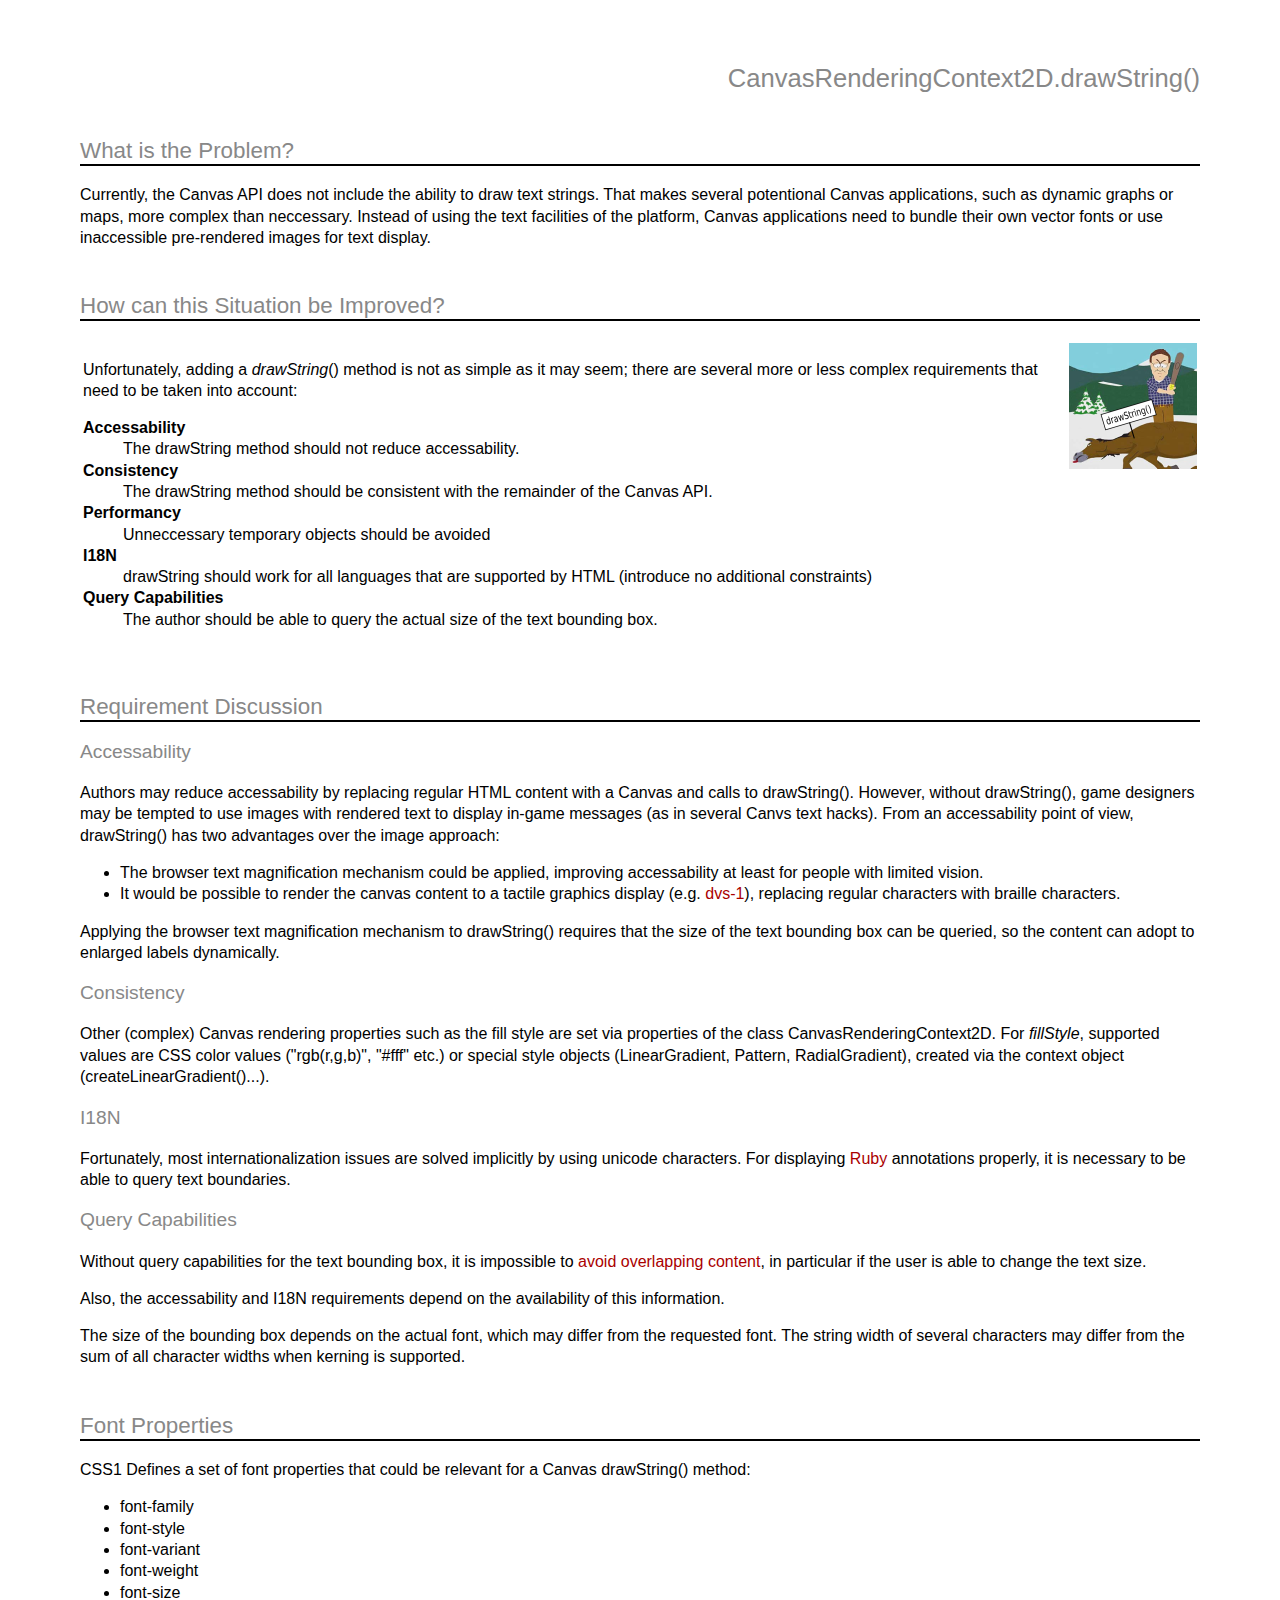
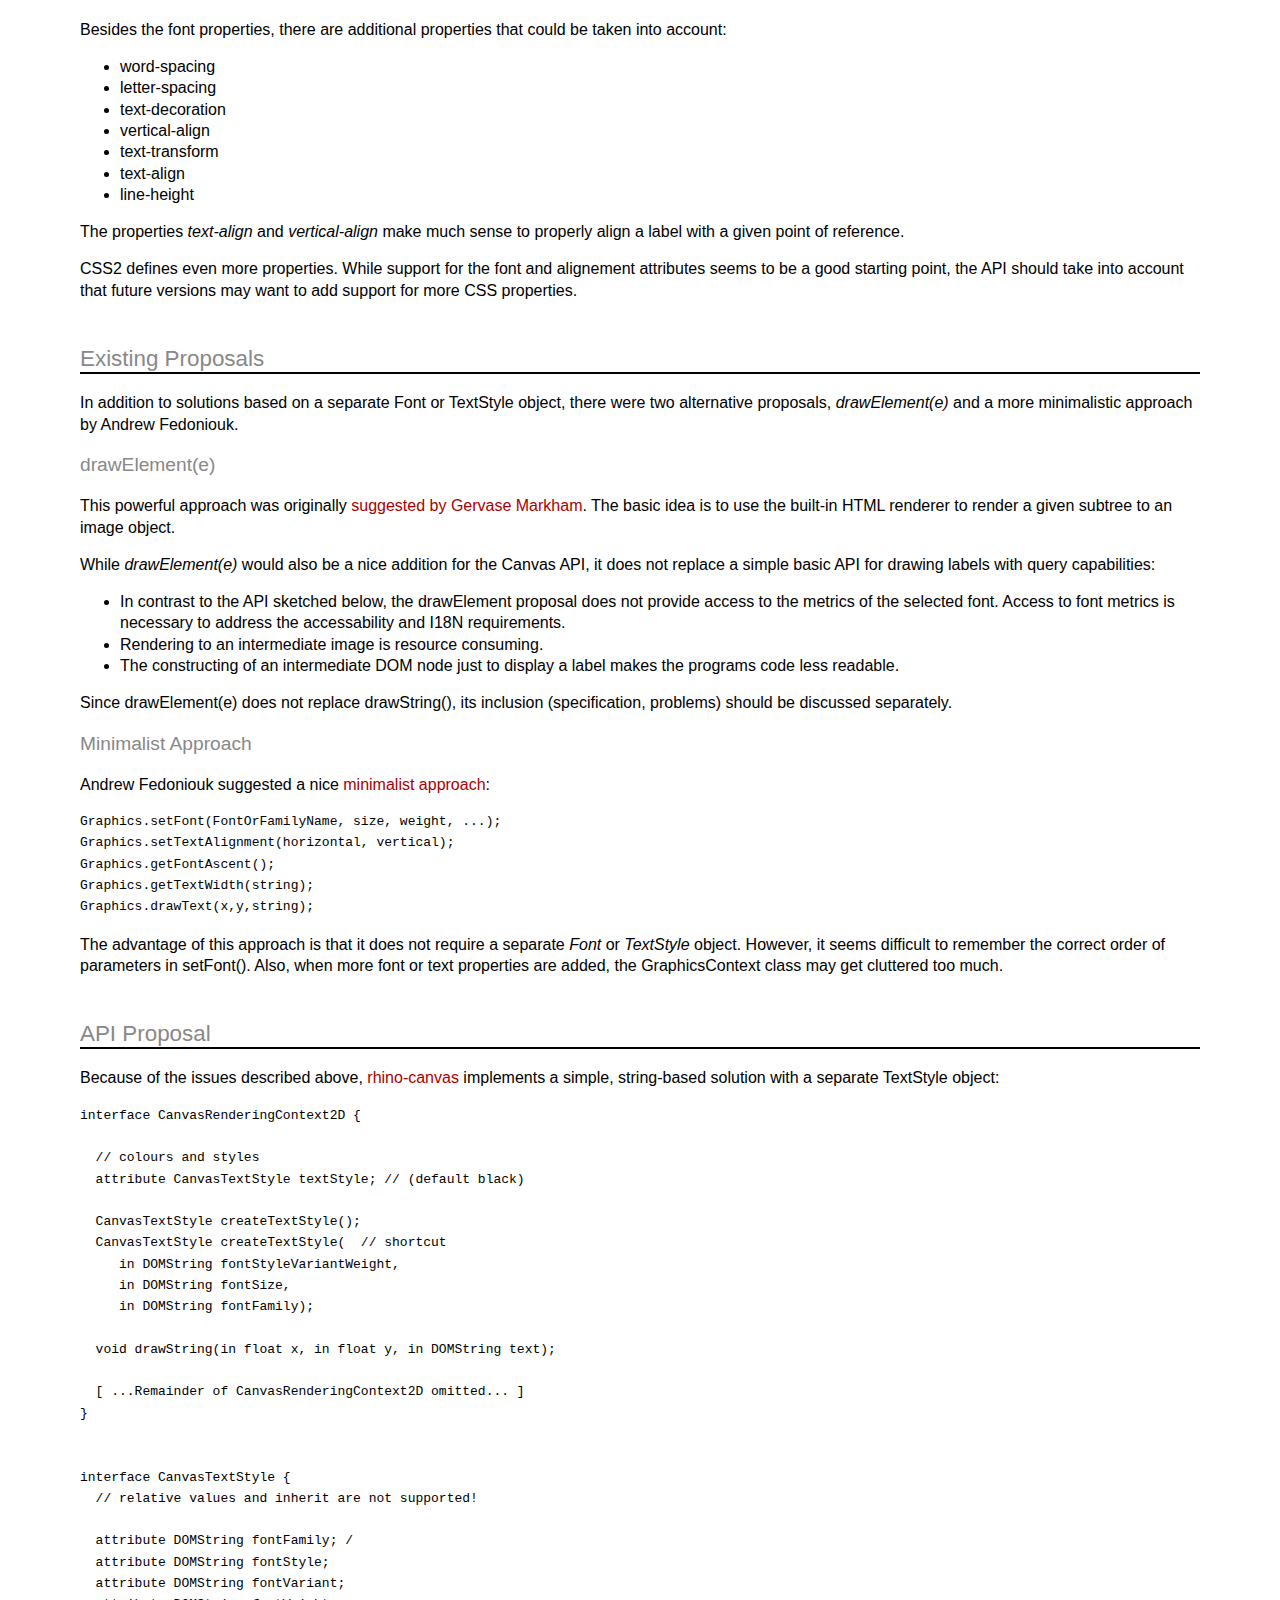
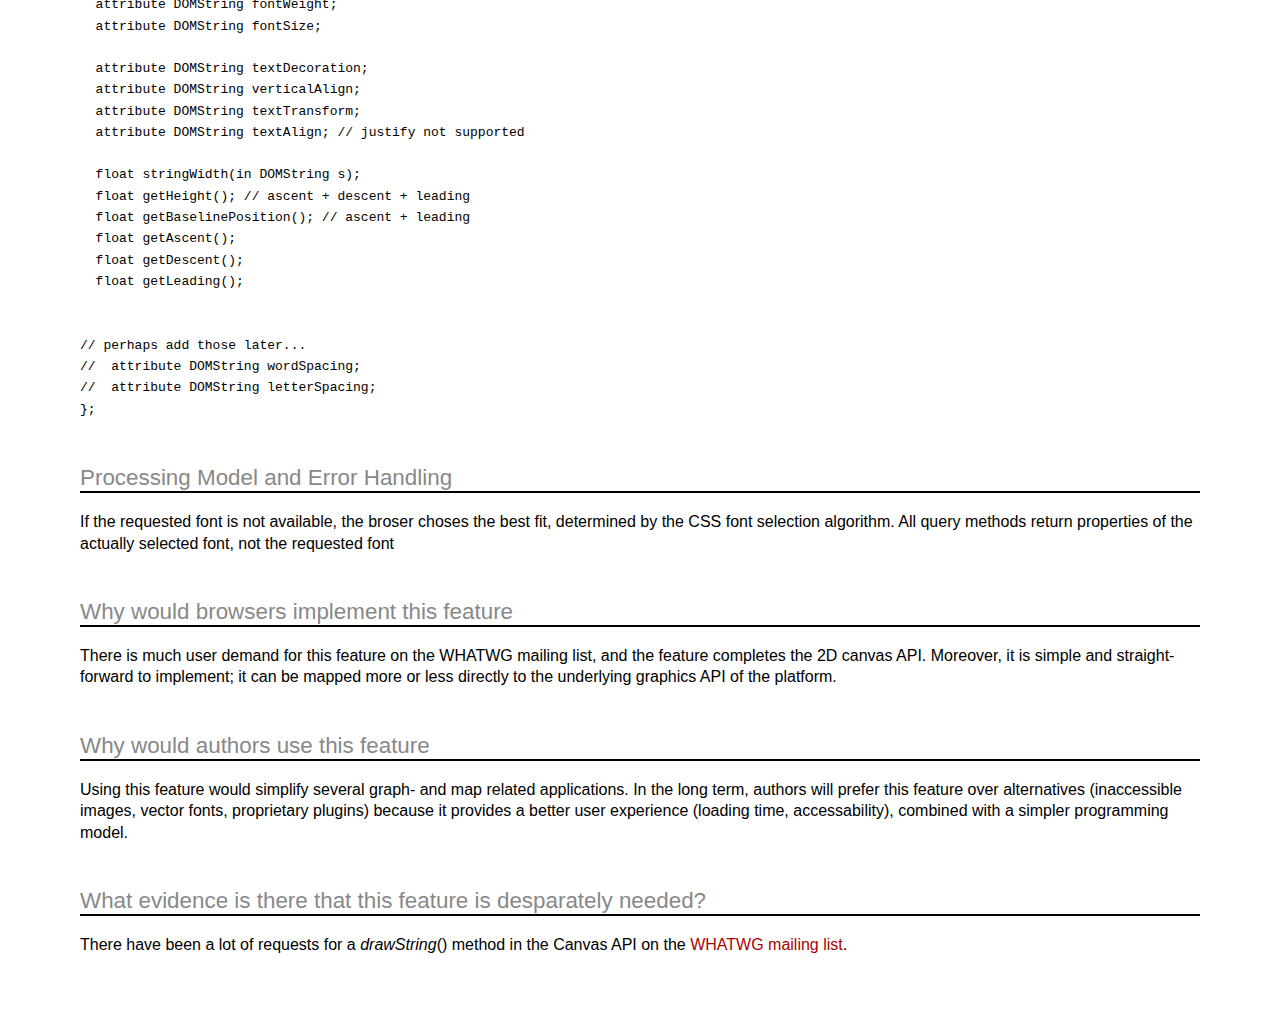
==== commit 524e6e5f: "*** empty log message ***" ====
--- a/www/drawstring.html
+++ b/www/drawstring.html
@@ -256,9 +256,9 @@
 
 <p>If the requested font is not available, the broser choses the best fit, determined by
 the CSS font selection algorithm. All query methods return properties of the actually
-selected font, not the requested font.</p>
-
-<h2>Why would Browsers Implement this Feature?</h2>
+selected font, not the requested font</p>
+
+<h2>Why would browsers implement this feature</h2>
 
 <p>There is much user demand for this feature on the WHATWG mailing list, and the feature 
 completes the 2D canvas API. Moreover, it is simple and straight-forward to implement; 
@@ -266,7 +266,7 @@
 API of the platform. </p>
 
 
-<h2>Why would Authors Use this Feature?</h2>
+<h2>Why would authors use this feature</h2>
 
 <p>Using this feature would simplify several graph- and map related applications. 
 In the long term, authors will prefer this feature over alternatives (inaccessible
@@ -274,7 +274,7 @@
 time, accessability), combined with a simpler programming model.</p>
 
 
-<h2>What Evidence is there that this Feature is Desparately Needed?</h2>
+<h2>What evidence is there that this feature is desparately needed?</h2>
 
 <p>There have been a lot of requests for a <em>drawString</em>() method in the Canvas API
 on the <a href="http://www.whatwg.org/mailing-list">WHATWG mailing list</a>.</p> 
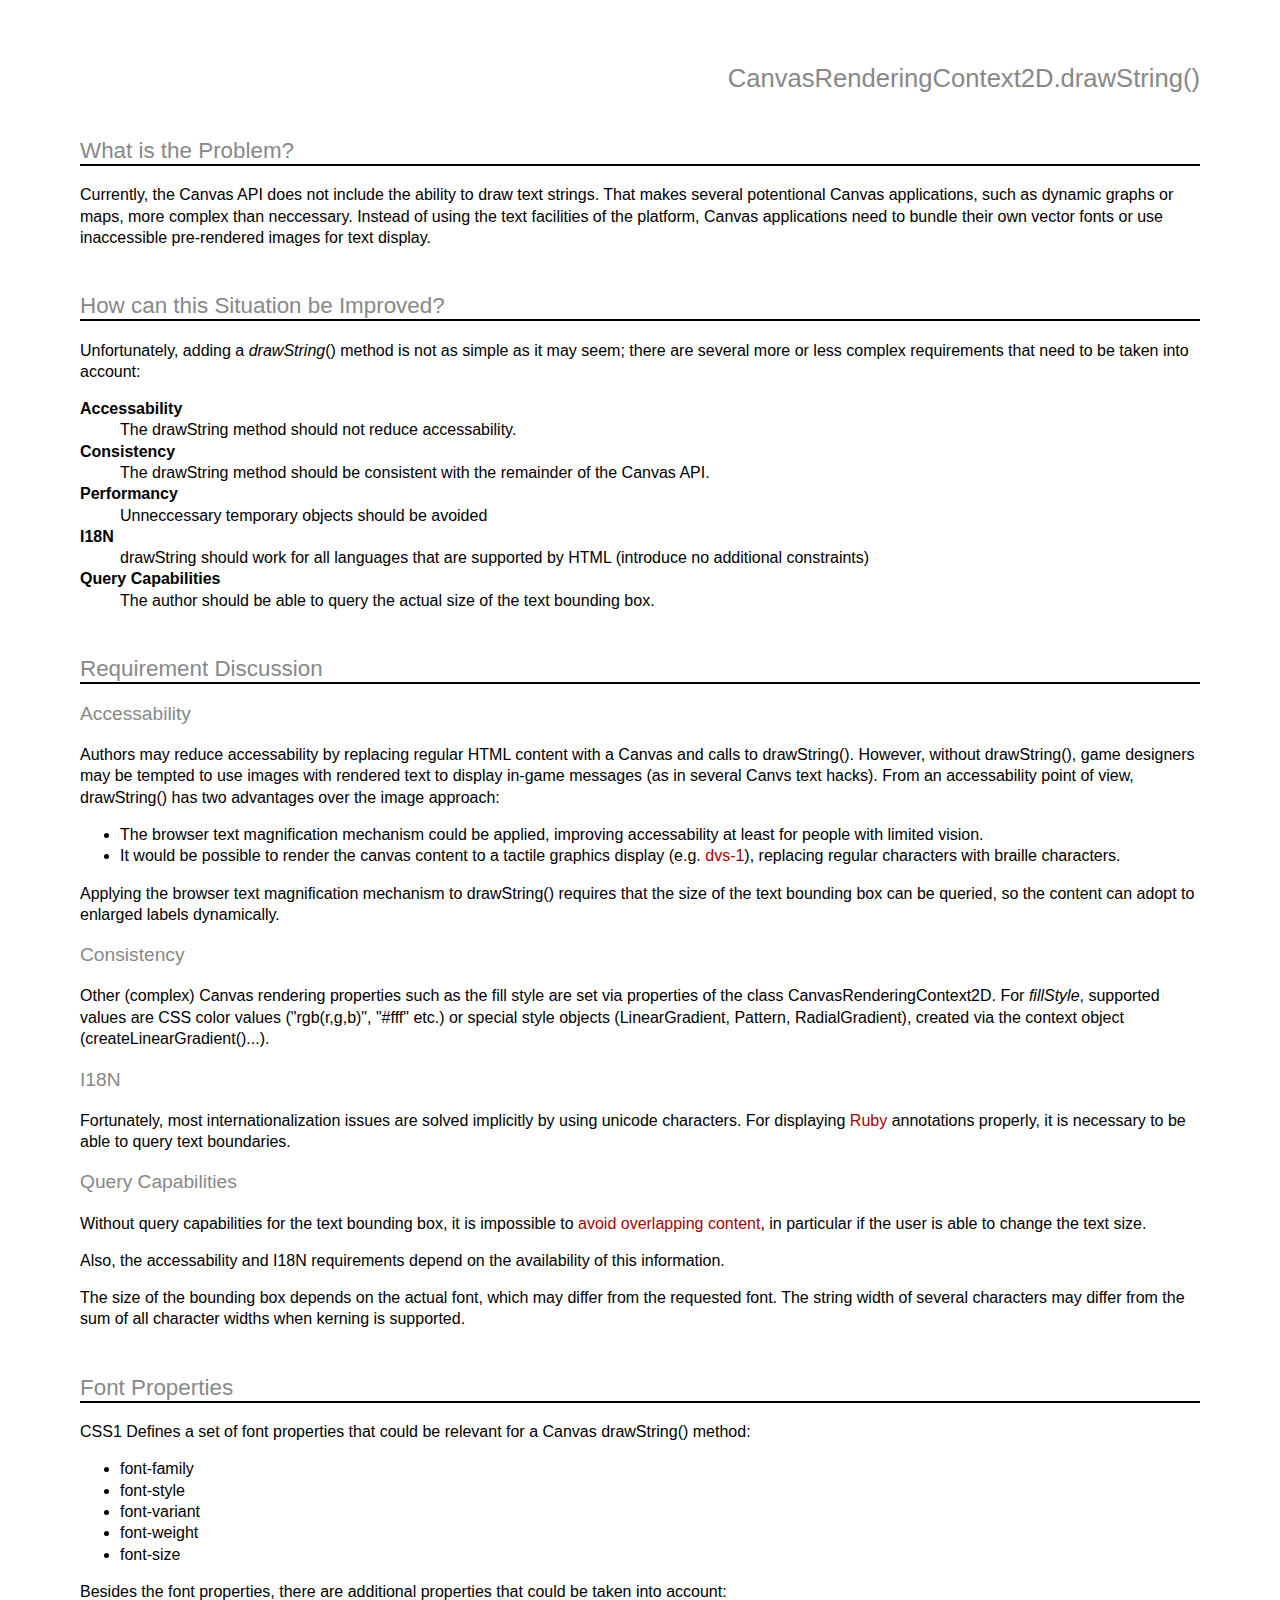
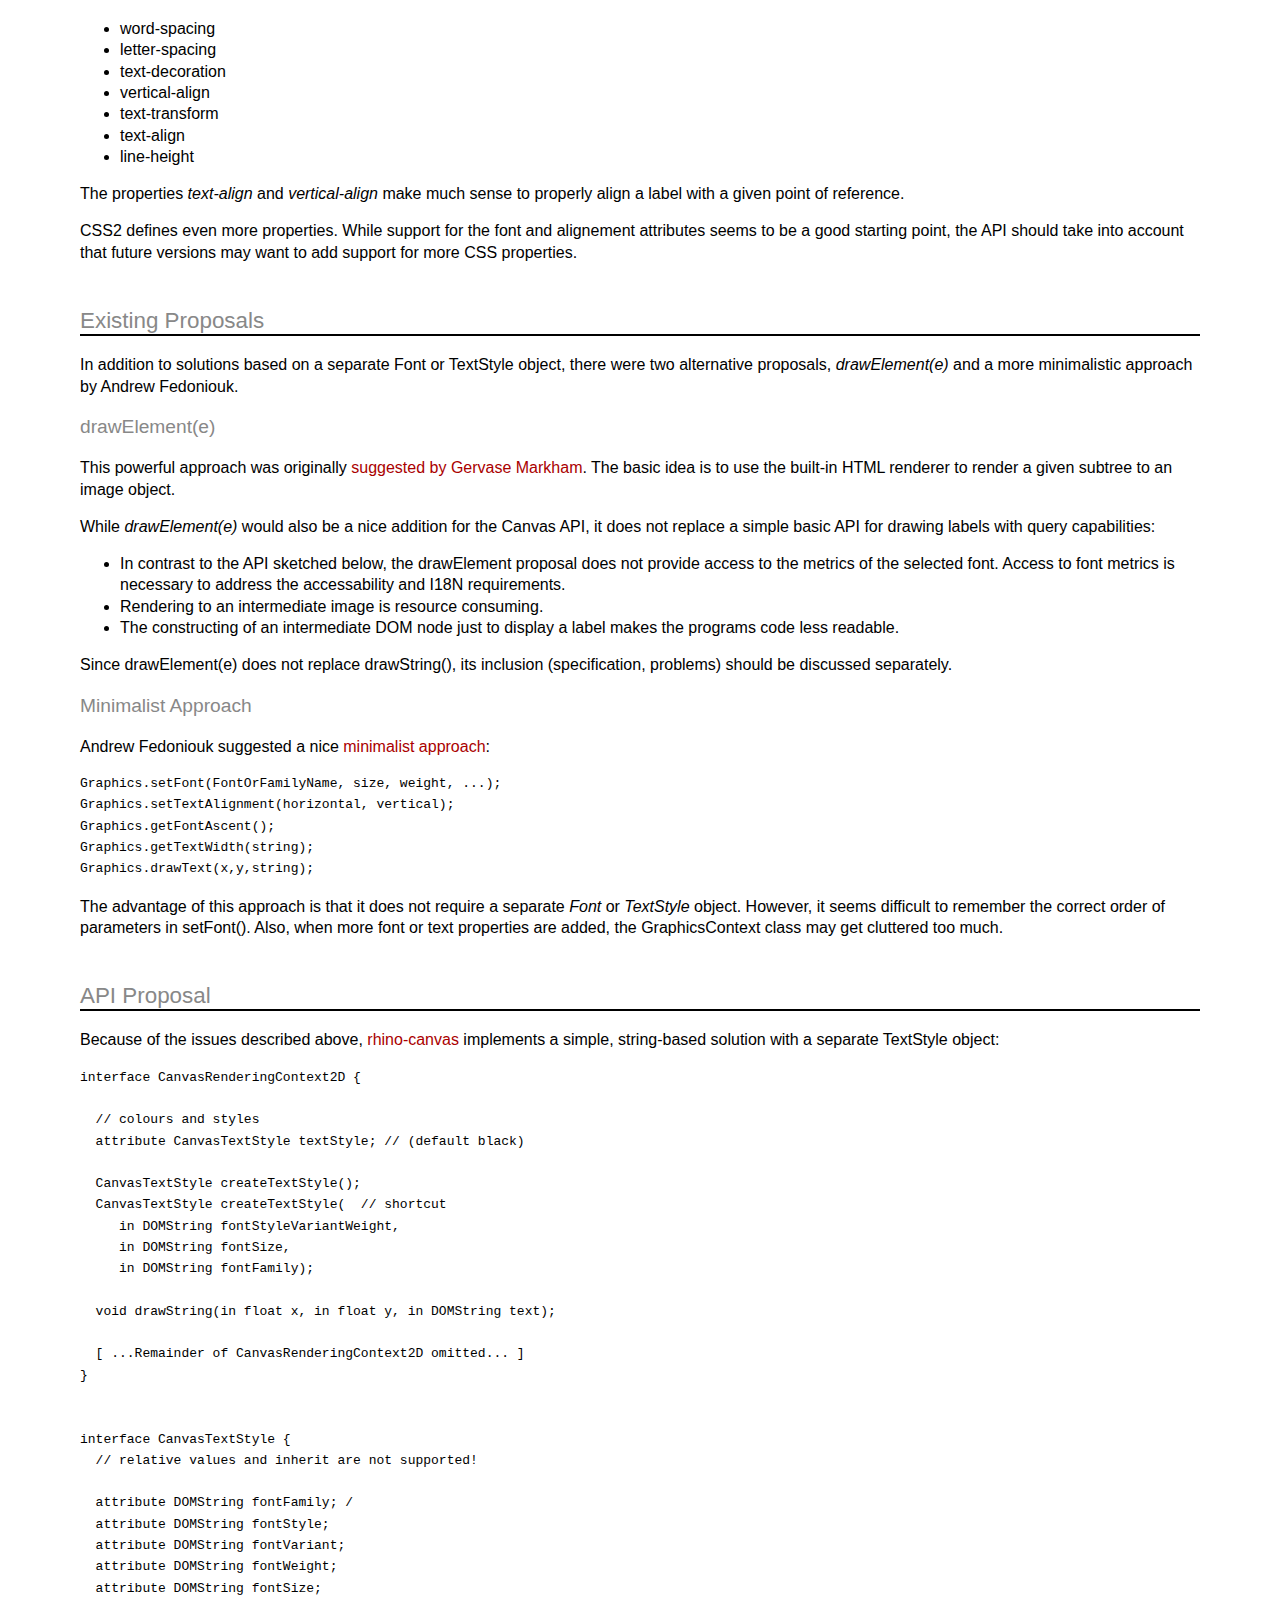
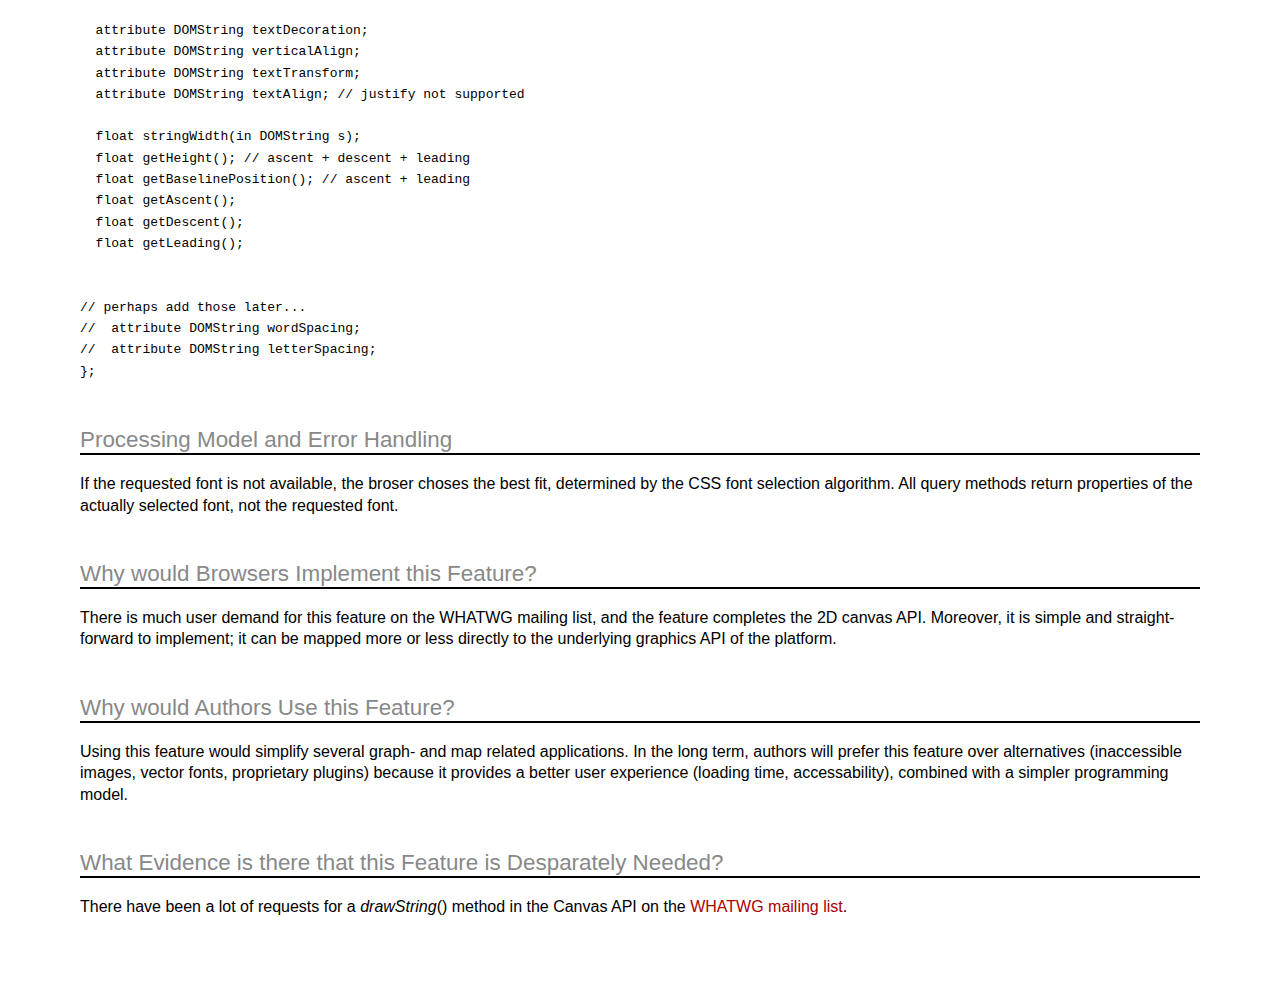
==== commit 65adb04c: "*** empty log message ***" ====
--- a/www/drawstring.html
+++ b/www/drawstring.html
@@ -22,10 +22,6 @@
 <h2>How can this Situation be Improved?</h2>
 
 
-<table width="100%">
-<tr>
-<td valign="top">
-
 
 <p>Unfortunately, adding a <em>drawString</em>() method is not as simple as it may seem;
 there are several more or less complex requirements that need to be taken into account:</p>
@@ -47,11 +43,7 @@
  <dd>The author should be able to query the actual size of the text bounding box. </dd>
  
 </dl>
-</td>
-<td>  </td>
-<td valign="top"><img src="img/dead-horse.png" alt="beating the dead horse..." /></td>
-</tr>
-</table>
+
 
 <a name="requirements" ></a>
 <h2>Requirement Discussion</h2>
@@ -256,9 +248,9 @@
 
 <p>If the requested font is not available, the broser choses the best fit, determined by
 the CSS font selection algorithm. All query methods return properties of the actually
-selected font, not the requested font</p>
-
-<h2>Why would browsers implement this feature</h2>
+selected font, not the requested font.</p>
+
+<h2>Why would Browsers Implement this Feature?</h2>
 
 <p>There is much user demand for this feature on the WHATWG mailing list, and the feature 
 completes the 2D canvas API. Moreover, it is simple and straight-forward to implement; 
@@ -266,7 +258,7 @@
 API of the platform. </p>
 
 
-<h2>Why would authors use this feature</h2>
+<h2>Why would Authors Use this Feature?</h2>
 
 <p>Using this feature would simplify several graph- and map related applications. 
 In the long term, authors will prefer this feature over alternatives (inaccessible
@@ -274,7 +266,7 @@
 time, accessability), combined with a simpler programming model.</p>
 
 
-<h2>What evidence is there that this feature is desparately needed?</h2>
+<h2>What Evidence is there that this Feature is Desparately Needed?</h2>
 
 <p>There have been a lot of requests for a <em>drawString</em>() method in the Canvas API
 on the <a href="http://www.whatwg.org/mailing-list">WHATWG mailing list</a>.</p> 
